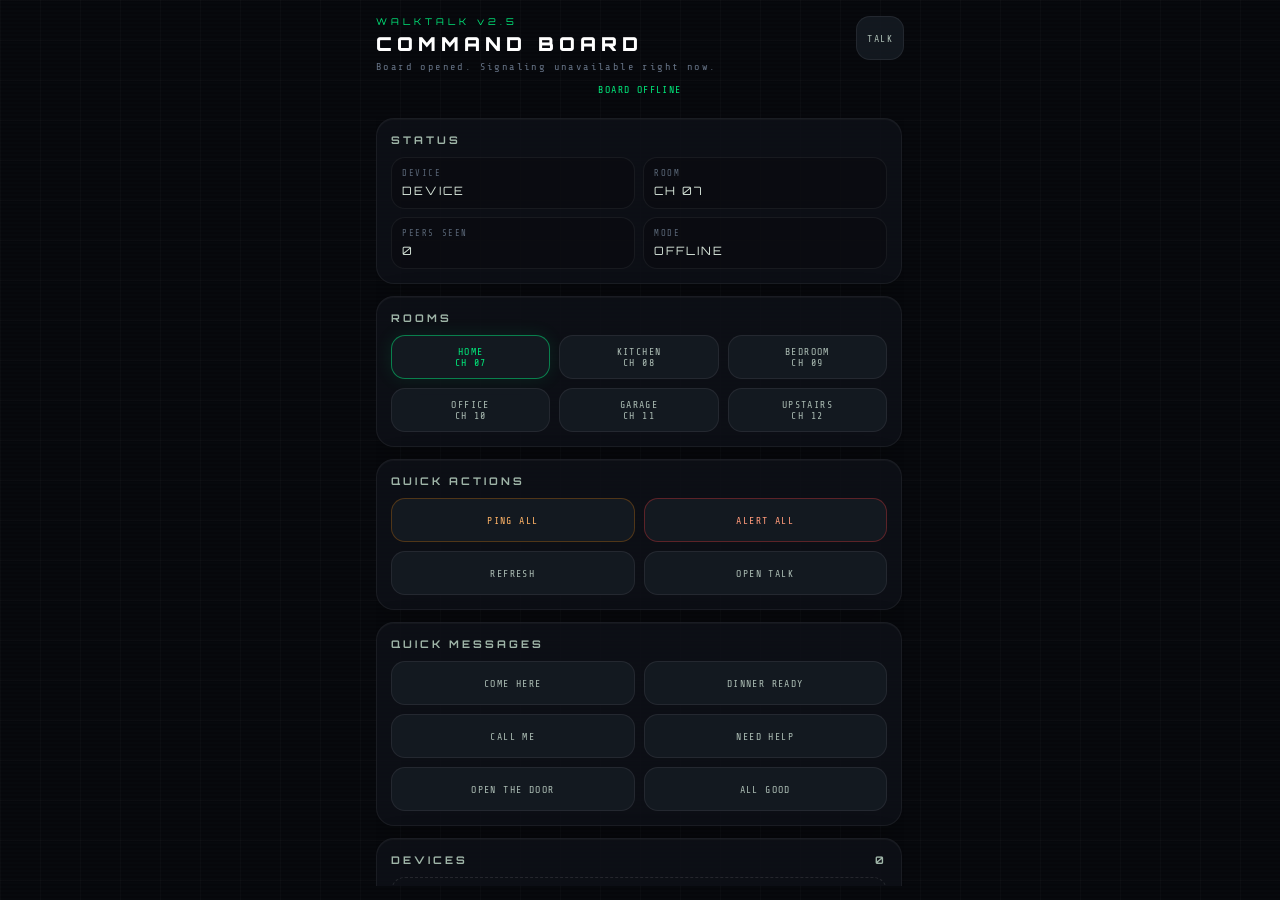
==== control.html @ 659f6d3a "Add files via upload" ====
<!DOCTYPE html>
<html lang="en">
<head>
    <meta charset="UTF-8">
    <meta name="viewport" content="width=device-width, initial-scale=1.0, maximum-scale=1.0, user-scalable=no, viewport-fit=cover">
    <meta name="theme-color" content="#07090d">
    <meta name="description" content="WalkTalk Command Board and activity inbox.">
    <meta name="apple-mobile-web-app-capable" content="yes">
    <meta name="apple-mobile-web-app-status-bar-style" content="black-translucent">
    <meta name="apple-mobile-web-app-title" content="WalkTalk">
    <link rel="manifest" href="manifest.json">
    <link rel="apple-touch-icon" href="icons/icon-192.png">
    <title>WalkTalk Command Board</title>
    <link rel="preconnect" href="https://fonts.googleapis.com">
    <link rel="preconnect" href="https://fonts.gstatic.com" crossorigin>
    <link href="https://fonts.googleapis.com/css2?family=Orbitron:wght@400;700;900&family=Share+Tech+Mono&display=swap" rel="stylesheet">
    <link rel="stylesheet" href="style.css">
</head>
<body class="state-idle control-body">
<div class="bg-grid"></div>
<div class="bg-glow"></div>
<div class="scanlines"></div>

<div class="control-shell">
    <div class="control-header">
        <div>
            <div class="control-kicker">WALKTALK v2.5</div>
            <div class="control-title">COMMAND BOARD</div>
            <div class="control-subtitle" id="board-subtitle">Loading local control center…</div>
        </div>
        <a class="board-btn" href="index.html" id="open-talk-link">TALK</a>
    </div>

    <div class="board-toast" id="board-toast"></div>

    <div class="control-scroll">
        <section class="board-card">
            <div class="board-card-title">STATUS</div>
            <div class="board-status-row">
                <div class="stat-tile"><div class="stat-label">Device</div><div class="stat-value" id="board-device">DEVICE</div></div>
                <div class="stat-tile"><div class="stat-label">Room</div><div class="stat-value" id="board-room">CH --</div></div>
                <div class="stat-tile"><div class="stat-label">Peers Seen</div><div class="stat-value" id="board-peers">0</div></div>
                <div class="stat-tile"><div class="stat-label">Mode</div><div class="stat-value" id="board-mode">BOARD</div></div>
            </div>
        </section>

        <section class="board-card">
            <div class="board-card-title">ROOMS</div>
            <div class="board-grid three" id="room-presets"></div>
        </section>

        <section class="board-card">
            <div class="board-card-title">QUICK ACTIONS</div>
            <div class="board-grid">
                <button class="board-btn warning" id="ping-all-btn">Ping All</button>
                <button class="board-btn danger" id="alert-all-btn">Alert All</button>
                <button class="board-btn" id="refresh-board-btn">Refresh</button>
                <a class="board-btn" href="index.html" id="join-talk-btn">Open Talk</a>
            </div>
        </section>

        <section class="board-card">
            <div class="board-card-title">QUICK MESSAGES</div>
            <div class="board-grid" id="board-status-buttons"></div>
        </section>

        <section class="board-card">
            <div class="board-card-title"><span>DEVICES</span><span id="device-count-label">0</span></div>
            <div id="board-device-list"></div>
        </section>

        <section class="board-card">
            <div class="board-card-title"><span>ACTIVITY INBOX</span><button class="mini-btn" id="clear-inbox-btn" type="button">CLEAR</button></div>
            <div id="activity-list"></div>
        </section>
    </div>
</div>

<script type="module" src="control.js"></script>
</body>
</html>
---- style.css ----
/* ── Root & theme ─────────────────────────────────────────────────────────── */
html { background: #07090d; }

:root {
    --bg:          #07090d;
    --surface:     #0e1117;
    --surface2:    #161b24;
    --border:      rgba(255,255,255,0.06);
    --idle-text:   #3a4455;
    --idle-glow:   rgba(30,50,80,0);
    --con-primary: #00e87a;
    --con-dim:     #00994d;
    --con-glow:    rgba(0,232,122,0.12);
    --con-ring:    rgba(0,232,122,0.25);
    --tx-primary:  #ff8c00;
    --tx-dim:      #cc6600;
    --tx-glow:     rgba(255,140,0,0.18);
    --tx-ring:     rgba(255,140,0,0.3);
    --dis-primary: #e83a3a;
    --active:      var(--idle-text);
    --active-glow: var(--idle-glow);
    --active-ring: transparent;
    --font-display: 'Orbitron', monospace;
    --font-mono:    'Share Tech Mono', monospace;
}
body.state-connected {
    --active:      var(--con-primary);
    --active-glow: var(--con-glow);
    --active-ring: var(--con-ring);
}
body.state-tx {
    --active:      var(--tx-primary);
    --active-glow: var(--tx-glow);
    --active-ring: var(--tx-ring);
}

/* ── Reset ───────────────────────────────────────────────────────────────── */
*, *::before, *::after { box-sizing: border-box; margin: 0; padding: 0; }

body {
    font-family: var(--font-mono);
    background: var(--bg);
    color: #c8d4c8;
    display: flex;
    justify-content: center;
    min-height: 100dvh;
    overflow: hidden;
    position: relative;
}

/* ── Background layers ───────────────────────────────────────────────────── */
.bg-grid {
    position: fixed; inset: 0;
    background-image:
        linear-gradient(rgba(255,255,255,0.025) 1px, transparent 1px),
        linear-gradient(90deg, rgba(255,255,255,0.025) 1px, transparent 1px);
    background-size: 40px 40px;
    pointer-events: none; z-index: 0;
}
.bg-glow {
    position: fixed; inset: 0;
    background: radial-gradient(ellipse 70% 60% at 50% 60%, var(--active-glow), transparent 70%);
    transition: background 0.8s ease;
    pointer-events: none; z-index: 1;
}
.scanlines {
    position: fixed; inset: 0;
    background: repeating-linear-gradient(
        0deg,
        transparent, transparent 2px,
        rgba(0,0,0,0.12) 2px, rgba(0,0,0,0.12) 4px
    );
    pointer-events: none; z-index: 2;
}

/* ── App shell ───────────────────────────────────────────────────────────── */
.app-container {
    position: relative; z-index: 10;
    width: 100%; max-width: 420px;
    display: flex; flex-direction: column;
    padding: 24px 20px 10px;
    min-height: 100dvh;
}

/* ── Header ──────────────────────────────────────────────────────────────── */
header {
    display: flex; justify-content: space-between;
    align-items: center; margin-bottom: 24px;
}
.logo { display: flex; align-items: center; gap: 10px; }
.logo-mark {
    font-size: 1.4rem; color: var(--active);
    transition: color 0.6s ease, text-shadow 0.6s ease;
    text-shadow: 0 0 12px var(--active);
    animation: logo-spin 12s linear infinite;
}
@keyframes logo-spin { to { transform: rotate(360deg); } }
.logo-text {
    font-family: var(--font-display); font-weight: 900;
    font-size: 1.5rem; letter-spacing: 6px; color: #fff;
    text-shadow: 0 0 20px rgba(255,255,255,0.1);
}
.signal-cluster { display: flex; align-items: center; gap: 12px; }
.signal-bars    { display: flex; align-items: flex-end; gap: 3px; height: 20px; }
.sbar { width: 4px; border-radius: 2px; background: var(--surface2); transition: background 0.4s, box-shadow 0.4s; }
.s1{height:5px} .s2{height:8px} .s3{height:11px} .s4{height:15px} .s5{height:20px}
body.state-connected .sbar,
body.state-tx        .sbar { background: var(--active); box-shadow: 0 0 6px var(--active); }
body.state-connected .s5   { animation: bar-flicker 2s ease-in-out infinite; }
body.state-tx        .sbar { animation: bar-flicker 0.3s ease-in-out infinite; }
@keyframes bar-flicker { 0%,100%{opacity:1} 50%{opacity:0.6} }

.status-dot { width:12px; height:12px; border-radius:50%; background:#1e2530; transition:background 0.4s,box-shadow 0.4s; }
body.state-connected .status-dot { background:var(--con-primary); box-shadow:0 0 10px var(--con-primary),0 0 20px rgba(0,232,122,0.3); animation:dot-breathe 2s ease-in-out infinite; }
body.state-tx        .status-dot { background:var(--tx-primary);  box-shadow:0 0 14px var(--tx-primary),0 0 28px rgba(255,140,0,0.4); }
@keyframes dot-breathe {
    0%,100% { box-shadow:0 0 8px  var(--con-primary); }
    50%     { box-shadow:0 0 18px var(--con-primary), 0 0 30px rgba(0,232,122,0.3); }
}

/* ── Tuner panel ─────────────────────────────────────────────────────────── */
.tuner-panel {
    background: var(--surface); border: 1px solid var(--border);
    border-radius: 16px; padding: 18px 16px 16px;
    display: flex; flex-direction: column; gap: 14px;
}
.tuner-header { display: flex; justify-content: space-between; align-items: center; }
.panel-label  { font-family:var(--font-mono); font-size:0.6rem; letter-spacing:3px; color:var(--idle-text); text-transform:uppercase; }

.squelch-row  { display:flex; align-items:center; gap:7px; }
.sq-label     { font-family:var(--font-mono); font-size:0.55rem; letter-spacing:2px; color:var(--idle-text); }
.squelch-led  { width:8px; height:8px; border-radius:50%; background:#1e2530; border:1px solid rgba(255,255,255,0.06); transition:background 0.3s,box-shadow 0.3s; }
.squelch-led.open { background:var(--con-primary); box-shadow:0 0 8px var(--con-primary); animation:sq-blink 1.4s ease-in-out infinite; }
@keyframes sq-blink { 0%,100%{opacity:1} 50%{opacity:0.4} }

.tuner-display  { text-align:center; padding:2px 0 4px; }
.tuner-ch-label { font-family:var(--font-mono); font-size:0.62rem; letter-spacing:5px; color:var(--con-dim); margin-bottom:5px; }
.tuner-freq-row { display:flex; align-items:baseline; justify-content:center; gap:8px; line-height:1; }
.tuner-freq     { font-family:var(--font-display); font-weight:900; font-size:2.6rem; letter-spacing:3px; color:var(--con-primary); text-shadow:0 0 28px rgba(0,232,122,0.5),0 0 60px rgba(0,232,122,0.15); }
.tuner-unit     { font-family:var(--font-mono); font-size:0.85rem; color:var(--con-dim); letter-spacing:3px; }
.tuner-band     { font-family:var(--font-mono); font-size:0.52rem; letter-spacing:3px; color:#222c3a; margin-top:5px; text-transform:uppercase; }

/* ── Frequency tape ──────────────────────────────────────────────────────── */
.tape-wrapper {
    position:relative; height:80px; overflow:hidden;
    cursor:grab; user-select:none; touch-action:none;
    border-radius:8px; background:var(--surface2); border:1px solid var(--border);
}
.tape-wrapper:active { cursor:grabbing; }
.tape-wrapper::before,
.tape-wrapper::after { content:''; position:absolute; top:0; bottom:0; width:72px; z-index:3; pointer-events:none; }
.tape-wrapper::before { left:0;  background:linear-gradient(to right, var(--surface2), transparent); }
.tape-wrapper::after  { right:0; background:linear-gradient(to left,  var(--surface2), transparent); }

.tape-needle { position:absolute; left:50%; transform:translateX(-50%); top:0; bottom:0; width:2px; background:var(--con-primary); box-shadow:0 0 10px var(--con-primary),0 0 22px rgba(0,232,122,0.25); z-index:4; pointer-events:none; }
.tape-needle::after { content:'▼'; position:absolute; top:2px; left:50%; transform:translateX(-50%); font-size:8px; color:var(--con-primary); line-height:1; text-shadow:0 0 6px var(--con-primary); }

.freq-tape { position:absolute; display:flex; align-items:flex-end; height:100%; padding-bottom:10px; will-change:transform; }
.freq-tape.animated { transition:transform 0.13s cubic-bezier(0.25,0.46,0.45,0.94); }

/* Tick marks */
.ch-tick { width:28px; flex-shrink:0; position:relative; display:flex; flex-direction:column; align-items:center; justify-content:flex-end; gap:3px; }

.tick-badge {
    position:absolute; top:4px; left:50%; transform:translateX(-50%);
    font-family:var(--font-mono); font-size:0.38rem; padding:1px 4px;
    border-radius:3px; line-height:1.4; white-space:nowrap;
    background:rgba(0,232,122,0.18); color:var(--con-primary);
    pointer-events:none; transition:opacity 0.3s;
}
.tick-badge.busy { background:rgba(255,140,0,0.22); color:var(--tx-primary); }

.tick-num { font-family:var(--font-mono); font-size:0.46rem; color:transparent; height:8px; line-height:8px; transition:color 0.15s; }
.ch-tick.major  .tick-num { color:rgba(255,255,255,0.18); }
.ch-tick.active .tick-num { color:var(--con-primary); font-size:0.52rem; }

.tick-bar { width:1.5px; height:10px; background:rgba(255,255,255,0.09); border-radius:1px; transition:height 0.12s,background 0.12s,box-shadow 0.12s; }
.ch-tick.major     .tick-bar { height:20px; background:rgba(255,255,255,0.22); }
.ch-tick.near-one  .tick-bar { height:17px; background:rgba(0,232,122,0.3);   }
.ch-tick.near-two  .tick-bar { height:14px; background:rgba(0,232,122,0.18);  }
/* Heat map states */
.ch-tick.heat-low  .tick-bar { height:16px; background:rgba(0,232,122,0.45); }
.ch-tick.heat-busy .tick-bar { height:24px; background:var(--tx-primary); box-shadow:0 0 10px var(--tx-primary); }
/* Active always wins */
.ch-tick.active    .tick-bar { height:36px !important; background:var(--con-primary) !important; box-shadow:0 0 10px var(--con-primary),0 0 24px rgba(0,232,122,0.3) !important; }

/* ── Tuner controls ──────────────────────────────────────────────────────── */
.tuner-controls { display:flex; align-items:center; gap:10px; }
.step-btn {
    background:var(--surface2); border:1px solid var(--border); border-radius:8px;
    color:var(--con-dim); font-family:var(--font-display); font-size:0.58rem;
    letter-spacing:1px; padding:11px 16px; cursor:pointer; flex-shrink:0;
    transition:background 0.15s,border-color 0.15s,color 0.15s,transform 0.1s;
}
.step-btn:hover  { background:rgba(0,232,122,0.07); border-color:rgba(0,232,122,0.4); color:var(--con-primary); }
.step-btn:active { transform:scale(0.93); }
.step-btn:disabled { opacity:0.3; cursor:not-allowed; }

.tune-btn {
    flex:1; background:var(--con-primary); color:#000; border:none; border-radius:10px; padding:13px;
    font-family:var(--font-display); font-weight:700; font-size:0.68rem; letter-spacing:3px; cursor:pointer;
    transition:box-shadow 0.2s,transform 0.1s; box-shadow:0 0 20px rgba(0,232,122,0.3);
}
.tune-btn:hover  { box-shadow:0 0 32px rgba(0,232,122,0.55); }
.tune-btn:active { transform:scale(0.97); }
.tune-btn:disabled { opacity:0.35; cursor:not-allowed; }

/* ── Locked badge ────────────────────────────────────────────────────────── */
.locked-badge {
    display:flex; align-items:center; gap:14px; padding:14px 18px;
    background:var(--surface); border:1px solid rgba(0,232,122,0.22); border-radius:14px;
    box-shadow:inset 0 0 30px rgba(0,232,122,0.04),0 0 24px rgba(0,232,122,0.09);
}
.locked-icon { color:var(--con-primary); flex-shrink:0; filter:drop-shadow(0 0 7px var(--con-primary)); }
.locked-info { flex:1; }
.locked-freq { font-family:var(--font-display); font-weight:900; font-size:1.15rem; letter-spacing:3px; color:var(--con-primary); text-shadow:0 0 14px rgba(0,232,122,0.4); }
.locked-ch   { font-family:var(--font-mono); font-size:0.56rem; letter-spacing:3px; color:var(--con-dim); margin-top:3px; }
.locked-badge.scanning .locked-freq { animation:scan-pulse 1.2s ease-in-out infinite; }
@keyframes scan-pulse { 0%,100%{opacity:1} 50%{opacity:0.45} }

/* ── Disconnect ──────────────────────────────────────────────────────────── */
.disconnect-row { display:flex; justify-content:center; margin-top:4px; }
.btn-disconnect {
    display:flex; align-items:center; gap:8px; background:transparent;
    border:1px solid rgba(232,58,58,0.3); border-radius:10px; color:var(--dis-primary);
    font-family:var(--font-display); font-weight:700; font-size:0.62rem; letter-spacing:3px;
    padding:10px 28px; cursor:pointer;
    transition:background 0.2s,border-color 0.2s,box-shadow 0.2s,transform 0.1s;
}
.btn-disconnect:hover  { background:rgba(232,58,58,0.08); border-color:var(--dis-primary); box-shadow:0 0 18px rgba(232,58,58,0.2); }
.btn-disconnect:active { transform:scale(0.96); }

/* ── Busy channel modal ──────────────────────────────────────────────────── */
.modal-overlay {
    position:fixed; inset:0; background:rgba(0,0,0,0.75);
    backdrop-filter:blur(6px); -webkit-backdrop-filter:blur(6px);
    z-index:200; display:flex; align-items:center; justify-content:center;
    padding:20px; animation:modal-in 0.2s ease;
}
@keyframes modal-in { from{opacity:0} to{opacity:1} }
.modal-box {
    background:var(--surface); border:1px solid rgba(255,140,0,0.35); border-radius:18px;
    padding:28px 22px 22px; width:100%; max-width:320px; text-align:center;
    box-shadow:0 0 40px rgba(255,140,0,0.15); animation:modal-rise 0.2s ease;
}
@keyframes modal-rise { from{transform:translateY(12px)} to{transform:translateY(0)} }
.modal-icon    { font-size:1.6rem; margin-bottom:10px; color:var(--tx-primary); filter:drop-shadow(0 0 10px var(--tx-primary)); }
.modal-title   { font-family:var(--font-display); font-weight:900; font-size:0.8rem; letter-spacing:4px; color:var(--tx-primary); margin-bottom:10px; }
.modal-msg     { font-family:var(--font-mono); font-size:0.7rem; letter-spacing:1px; color:#8899aa; line-height:1.7; margin-bottom:20px; }
.modal-ch-hl   { color:var(--tx-primary); font-family:var(--font-display); font-weight:700; }
.modal-actions { display:flex; gap:10px; }
.modal-cancel  {
    flex:1; background:var(--surface2); border:1px solid var(--border); border-radius:10px;
    color:var(--idle-text); font-family:var(--font-display); font-size:0.6rem; letter-spacing:2px;
    padding:12px; cursor:pointer; transition:border-color 0.15s,color 0.15s;
}
.modal-cancel:hover { border-color:#4a6080; color:#c8d4c8; }
.modal-join    {
    flex:1; background:rgba(255,140,0,0.12); border:1px solid rgba(255,140,0,0.4); border-radius:10px;
    color:var(--tx-primary); font-family:var(--font-display); font-weight:700;
    font-size:0.6rem; letter-spacing:2px; padding:12px; cursor:pointer;
    transition:background 0.15s,box-shadow 0.15s;
}
.modal-join:hover { background:rgba(255,140,0,0.2); box-shadow:0 0 16px rgba(255,140,0,0.2); }

/* ── PTT ─────────────────────────────────────────────────────────────────── */
.ptt-area { flex:1; display:flex; flex-direction:column; justify-content:center; align-items:center; gap:20px; }

.feedback { font-family:var(--font-mono); font-size:0.78rem; letter-spacing:4px; color:var(--idle-text); min-height:1.4em; transition:color 0.3s ease; text-align:center; }
body.state-connected .feedback { color:var(--con-primary); }
body.state-tx        .feedback { color:var(--tx-primary); animation:tx-pulse 0.6s ease-in-out infinite; }
@keyframes tx-pulse { 0%,100%{opacity:1} 50%{opacity:0.5} }

.ptt-stage { position:relative; width:260px; height:260px; display:flex; align-items:center; justify-content:center; }
.ring { position:absolute; border-radius:50%; border:1.5px solid var(--active-ring); opacity:0; pointer-events:none; transition:border-color 0.6s ease; }
.r1{width:175px;height:175px} .r2{width:215px;height:215px} .r3{width:250px;height:250px} .r4{width:285px;height:285px}
body.state-connected .ring { animation:ring-breathe 3s ease-in-out infinite; }
body.state-connected .r2{animation-delay:0.4s} body.state-connected .r3{animation-delay:0.8s} body.state-connected .r4{animation-delay:1.2s}
@keyframes ring-breathe { 0%{opacity:0;transform:scale(0.95)} 50%{opacity:1;transform:scale(1)} 100%{opacity:0;transform:scale(1.05)} }
body.state-tx .ring { animation:ring-blast 1s ease-out infinite; }
body.state-tx .r2{animation-delay:0.2s} body.state-tx .r3{animation-delay:0.4s} body.state-tx .r4{animation-delay:0.6s}
@keyframes ring-blast { 0%{opacity:1;transform:scale(0.9)} 100%{opacity:0;transform:scale(1.3)} }

#ptt-button {
    position:relative; z-index:5; width:160px; height:160px;
    border-radius:50%; border:none; cursor:pointer; -webkit-tap-highlight-color:transparent;
    transition:transform 0.15s ease,box-shadow 0.3s ease;
    background:radial-gradient(circle at 38% 35%,rgba(255,255,255,0.08) 0%,transparent 55%),radial-gradient(circle at 60% 65%,rgba(0,0,0,0.4) 0%,transparent 50%),var(--surface2);
    box-shadow:0 0 0 3px rgba(255,255,255,0.04),0 0 0 10px var(--surface),0 8px 32px rgba(0,0,0,0.8),inset 0 2px 4px rgba(255,255,255,0.05),inset 0 -2px 4px rgba(0,0,0,0.5);
}
#ptt-button:not(:disabled) { box-shadow:0 0 0 3px rgba(255,255,255,0.04),0 0 0 10px var(--surface),0 0 30px var(--active-ring),0 8px 32px rgba(0,0,0,0.8),inset 0 2px 4px rgba(255,255,255,0.05),inset 0 -2px 4px rgba(0,0,0,0.5); }
#ptt-button:not(:disabled):active { transform:scale(0.94) translateY(3px); box-shadow:0 0 0 3px rgba(255,255,255,0.04),0 0 0 10px var(--surface),0 0 60px var(--active-ring),0 2px 12px rgba(0,0,0,0.9),inset 0 2px 6px rgba(0,0,0,0.6),inset 0 -1px 2px rgba(255,255,255,0.03); }
#ptt-button:disabled { opacity:0.25; cursor:not-allowed; }
body.state-tx #ptt-button:not(:disabled) { box-shadow:0 0 0 3px rgba(255,140,0,0.15),0 0 0 10px var(--surface),0 0 50px rgba(255,140,0,0.35),0 8px 32px rgba(0,0,0,0.8),inset 0 2px 4px rgba(255,255,255,0.05),inset 0 -2px 4px rgba(0,0,0,0.5); }

.ptt-face { display:flex; flex-direction:column; align-items:center; justify-content:center; gap:8px; pointer-events:none; }
.ptt-icon { color:var(--idle-text); transition:color 0.4s ease,filter 0.4s ease; }
body.state-connected .ptt-icon { color:var(--con-primary); filter:drop-shadow(0 0 8px  var(--con-primary)); }
body.state-tx        .ptt-icon { color:var(--tx-primary);  filter:drop-shadow(0 0 10px var(--tx-primary)); }
.ptt-label { font-family:var(--font-display); font-weight:700; font-size:0.55rem; letter-spacing:3px; color:var(--idle-text); transition:color 0.4s ease; }
body.state-connected .ptt-label { color:var(--con-dim); }
body.state-tx        .ptt-label { color:var(--tx-dim);  }

.meta-row { display:flex; align-items:center; justify-content:space-between; width:100%; max-width:280px; }
.freq-readout { display:flex; align-items:baseline; gap:6px; }
.freq-label { font-family:var(--font-mono); font-size:0.6rem; letter-spacing:3px; color:var(--idle-text); }
.freq-val   { font-family:var(--font-display); font-size:0.75rem; letter-spacing:2px; color:var(--active); transition:color 0.4s ease; }

.waveform { display:flex; align-items:center; gap:3px; height:20px; }
.waveform span { display:block; width:3px; border-radius:2px; background:var(--surface2); height:4px; transition:background 0.3s; }
body.state-tx .waveform span { background:var(--tx-primary); box-shadow:0 0 4px var(--tx-primary); animation:wave 0.5s ease-in-out infinite alternate; }
.waveform span:nth-child(1){animation-delay:0.00s} .waveform span:nth-child(2){animation-delay:0.06s}
.waveform span:nth-child(3){animation-delay:0.12s} .waveform span:nth-child(4){animation-delay:0.18s}
.waveform span:nth-child(5){animation-delay:0.12s} .waveform span:nth-child(6){animation-delay:0.06s}
.waveform span:nth-child(7){animation-delay:0.09s} .waveform span:nth-child(8){animation-delay:0.03s}
@keyframes wave { 0%{height:3px} 100%{height:18px} }

/* ── Countdown bar (peer disconnected) ───────────────────────────────────── */
.countdown-bar  { width:100%; max-width:280px; height:3px; border-radius:2px; background:var(--surface2); overflow:hidden; }
.countdown-fill { height:100%; border-radius:2px; background:var(--dis-primary); box-shadow:0 0 8px var(--dis-primary); transition:width 1s linear; }

/* ── Debug ───────────────────────────────────────────────────────────────── */
.debug-bar { display:flex; justify-content:center; padding:8px 0 4px; }
#debug-toggle { background:transparent; border:1px solid #2a3040; border-radius:6px; color:#3a4455; font-family:var(--font-mono); font-size:0.65rem; letter-spacing:2px; padding:5px 14px; cursor:pointer; transition:color 0.2s,border-color 0.2s; }
#debug-toggle:hover { color:#888; border-color:#444; }
#debug-panel { background:rgba(0,0,0,0.85); border:1px solid #1a2230; border-radius:10px; margin-bottom:10px; overflow:hidden; }
#debug-log   { font-family:var(--font-mono); font-size:0.65rem; line-height:1.7; padding:10px 12px; max-height:160px; overflow-y:auto; color:#4a6080; }
.log-line    { white-space:nowrap; overflow:hidden; text-overflow:ellipsis; }
.log-ok      { color:#00994d; }
.log-warn    { color:#cc8800; }
.log-error   { color:#cc3333; font-weight:bold; }
.log-info    { color:#4a6080; }

.hidden { display:none !important; }

/* ── WalkTalk v2 additions: installed-app polish + utility panels ────────── */
.v2-topbar {
    display: flex;
    gap: 8px;
    margin: -8px 0 16px;
    align-items: center;
    flex-wrap: wrap;
}
.mini-btn,
.mini-chip,
.status-pill {
    font-family: var(--font-mono);
    border: 1px solid var(--border);
    background: rgba(22,27,36,0.78);
    color: #9fb5a8;
    border-radius: 999px;
    padding: 8px 10px;
    font-size: 0.58rem;
    letter-spacing: 1.6px;
    text-transform: uppercase;
    cursor: pointer;
    -webkit-tap-highlight-color: transparent;
    transition: border-color 0.2s, color 0.2s, background 0.2s, box-shadow 0.2s;
}
.mini-btn:hover,
.mini-chip:hover,
.status-pill:hover {
    color: var(--con-primary);
    border-color: rgba(0,232,122,0.35);
    box-shadow: 0 0 12px rgba(0,232,122,0.08);
}
.mini-btn:disabled {
    opacity: 0.35;
    cursor: not-allowed;
}
.device-chip {
    flex: 1;
    min-width: 120px;
    color: var(--con-primary);
    text-align: left;
    overflow: hidden;
    text-overflow: ellipsis;
    white-space: nowrap;
}
.ptt-mode-row {
    display: flex;
    justify-content: center;
    gap: 10px;
    margin-top: -6px;
    margin-bottom: 12px;
}
.mode-btn { min-width: 116px; }
.emergency-btn {
    color: #ffb366;
    border-color: rgba(255,140,0,0.24);
}
.emergency-btn:hover {
    color: var(--tx-primary);
    border-color: rgba(255,140,0,0.55);
    box-shadow: 0 0 16px rgba(255,140,0,0.12);
}
.quick-status-row {
    display: grid;
    grid-template-columns: repeat(2, minmax(0, 1fr));
    gap: 8px;
    margin: 0 0 16px;
}
.status-pill {
    padding: 9px 8px;
    font-size: 0.55rem;
    border-radius: 10px;
    letter-spacing: 1.1px;
}
#ptt-button.tx-locked .ptt-face {
    box-shadow: inset 0 0 32px rgba(255,140,0,0.26), 0 0 24px rgba(255,140,0,0.18);
}
.offline-banner {
    margin-top: 10px;
    padding: 9px 10px;
    border: 1px solid rgba(255,140,0,0.25);
    border-radius: 10px;
    color: #ffb366;
    background: rgba(255,140,0,0.06);
    font-family: var(--font-mono);
    font-size: 0.58rem;
    letter-spacing: 1.5px;
    text-align: center;
}
.v2-panel-box {
    width: min(390px, calc(100vw - 28px));
    max-height: 82dvh;
    overflow: auto;
    text-align: left;
}
.panel-title-row {
    display: flex;
    align-items: flex-start;
    justify-content: space-between;
    gap: 12px;
    margin-bottom: 16px;
}
.panel-subtitle {
    margin-top: 4px;
    color: #526071;
    font-family: var(--font-mono);
    font-size: 0.62rem;
    letter-spacing: 1.2px;
    text-transform: uppercase;
}
.panel-close {
    width: 34px;
    height: 34px;
    border-radius: 50%;
    border: 1px solid var(--border);
    background: rgba(255,255,255,0.03);
    color: #93a099;
    cursor: pointer;
}
.setting-label {
    display: block;
    color: var(--con-dim);
    font-family: var(--font-mono);
    font-size: 0.62rem;
    letter-spacing: 1.8px;
    margin: 12px 0 6px;
    text-transform: uppercase;
}
.setting-input {
    width: 100%;
    border: 1px solid rgba(255,255,255,0.08);
    background: rgba(7,9,13,0.7);
    color: #dbeadd;
    border-radius: 10px;
    padding: 12px 12px;
    font-family: var(--font-mono);
    font-size: 0.86rem;
    outline: none;
}
.setting-input:focus {
    border-color: rgba(0,232,122,0.45);
    box-shadow: 0 0 0 3px rgba(0,232,122,0.08);
}
.setting-toggle-row {
    margin-top: 12px;
    padding: 11px 12px;
    border: 1px solid rgba(255,255,255,0.06);
    border-radius: 10px;
    display: flex;
    align-items: center;
    justify-content: space-between;
    color: #aab8af;
    font-family: var(--font-mono);
    font-size: 0.72rem;
    letter-spacing: 1px;
    text-transform: uppercase;
    background: rgba(255,255,255,0.025);
}
.setting-toggle-row input {
    width: 20px;
    height: 20px;
    accent-color: var(--con-primary);
}
.single-action { justify-content: stretch; }
.single-action button { width: 100%; }
.device-list {
    display: flex;
    flex-direction: column;
    gap: 9px;
}
.device-row {
    display: flex;
    align-items: center;
    justify-content: space-between;
    gap: 10px;
    border: 1px solid rgba(255,255,255,0.06);
    background: rgba(255,255,255,0.025);
    border-radius: 12px;
    padding: 12px;
}
.device-main { min-width: 0; }
.device-name {
    font-family: var(--font-display);
    font-size: 0.78rem;
    letter-spacing: 1.5px;
    color: #e6f3e8;
    white-space: nowrap;
    overflow: hidden;
    text-overflow: ellipsis;
}
.device-meta {
    margin-top: 4px;
    font-family: var(--font-mono);
    color: #657282;
    font-size: 0.58rem;
    letter-spacing: 1.2px;
    text-transform: uppercase;
}
.ping-peer-btn {
    min-width: 64px;
    text-align: center;
}
.chat-box { max-height: 86dvh; }
.chat-log {
    height: min(430px, 54dvh);
    overflow: auto;
    border: 1px solid rgba(255,255,255,0.06);
    border-radius: 12px;
    background: rgba(7,9,13,0.55);
    padding: 10px;
    display: flex;
    flex-direction: column;
    gap: 9px;
}
.empty-state {
    color: #596677;
    font-family: var(--font-mono);
    font-size: 0.72rem;
    line-height: 1.5;
    text-align: center;
    padding: 28px 14px;
}
.chat-message {
    border: 1px solid rgba(255,255,255,0.06);
    border-radius: 10px;
    padding: 9px;
    background: rgba(255,255,255,0.025);
}
.chat-message.local {
    border-color: rgba(0,232,122,0.18);
    background: rgba(0,232,122,0.04);
}
.chat-head {
    display: flex;
    justify-content: space-between;
    gap: 10px;
    color: var(--con-dim);
    font-family: var(--font-mono);
    font-size: 0.55rem;
    letter-spacing: 1px;
    text-transform: uppercase;
    margin-bottom: 5px;
}
.chat-text {
    color: #d6e2d8;
    font-family: var(--font-mono);
    font-size: 0.78rem;
    line-height: 1.35;
    word-break: break-word;
}
.chat-input-row {
    display: flex;
    gap: 8px;
    margin-top: 10px;
}
.chat-input { flex: 1; }
.send-btn { border-radius: 10px; min-width: 70px; }
.qr-box { text-align: center; }
.qr-img {
    width: 220px;
    height: 220px;
    border-radius: 16px;
    background: #fff;
    padding: 8px;
    margin: 4px auto 12px;
    display: block;
}
.qr-link {
    border: 1px dashed rgba(255,255,255,0.12);
    border-radius: 10px;
    padding: 10px;
    color: #87968e;
    font-family: var(--font-mono);
    font-size: 0.62rem;
    line-height: 1.35;
    word-break: break-all;
    margin-bottom: 12px;
}
.attention-box {
    border-color: rgba(255,140,0,0.38);
    animation: attention-pulse 0.8s ease-in-out infinite alternate;
}
@keyframes attention-pulse {
    from { box-shadow: 0 0 22px rgba(255,140,0,0.12); }
    to   { box-shadow: 0 0 42px rgba(255,140,0,0.26); }
}
@media (max-width: 380px) {
    .v2-topbar { gap: 6px; }
    .mini-btn, .mini-chip { padding: 7px 8px; letter-spacing: 1px; }
    .quick-status-row { grid-template-columns: 1fr; }
}

/* ── WalkTalk v2.1 mobile polish patch ───────────────────────────────────── */
body {
    overflow-x: hidden;
    overflow-y: auto;
    -webkit-overflow-scrolling: touch;
}
.app-container {
    padding-bottom: calc(28px + env(safe-area-inset-bottom));
}
.v2-topbar {
    position: sticky;
    top: calc(8px + env(safe-area-inset-top));
    z-index: 30;
    padding: 6px;
    margin-left: -6px;
    margin-right: -6px;
    border: 1px solid rgba(255,255,255,0.04);
    border-radius: 16px;
    background: rgba(7,9,13,0.74);
    backdrop-filter: blur(14px);
    -webkit-backdrop-filter: blur(14px);
}
.ptt-mode-row,
.quick-status-row,
.meta-row,
.offline-banner {
    margin-bottom: max(14px, env(safe-area-inset-bottom));
}
.quick-status-row {
    padding-bottom: 4px;
}
.debug-setting-row {
    gap: 12px;
}
.debug-settings-btn {
    min-width: 92px;
    padding: 7px 10px;
    color: #8b96a7;
}
.settings-debug-panel {
    margin-top: 10px;
    margin-bottom: 6px;
}
.settings-debug-panel #debug-log,
#debug-panel.settings-debug-panel #debug-log {
    max-height: 190px;
}
.chat-message.incoming {
    border-color: rgba(255,140,0,0.18);
    background: rgba(255,140,0,0.035);
}
.chat-message.ping-note {
    border-color: rgba(255,255,255,0.08);
    background: rgba(255,255,255,0.035);
}
.chat-head span:first-child {
    max-width: 54%;
    overflow: hidden;
    text-overflow: ellipsis;
    white-space: nowrap;
}
.chat-btn-has-unread {
    color: #ffb366;
    border-color: rgba(255,140,0,0.45);
    box-shadow: 0 0 16px rgba(255,140,0,0.10);
}
@media (max-width: 430px) {
    .app-container {
        padding-left: 16px;
        padding-right: 16px;
        padding-bottom: calc(42px + env(safe-area-inset-bottom));
    }
    header {
        margin-bottom: 16px;
    }
    .v2-topbar {
        display: grid;
        grid-template-columns: 1fr 1fr 1fr;
        gap: 7px;
    }
    .device-chip {
        grid-column: 1 / -1;
        min-width: 0;
        text-align: center;
    }
    .mini-btn,
    .mini-chip,
    .status-pill {
        min-height: 38px;
    }
    .quick-status-row {
        grid-template-columns: repeat(2, minmax(0, 1fr));
        padding-bottom: calc(14px + env(safe-area-inset-bottom));
    }
    .ptt-mode-row {
        position: relative;
        z-index: 5;
        margin-bottom: 14px;
    }
    .chat-box {
        max-height: calc(100dvh - 44px - env(safe-area-inset-top) - env(safe-area-inset-bottom));
    }
    .chat-log {
        height: min(360px, 48dvh);
    }
}


/* ── WalkTalk v2.5: no-body-scroll iPhone patch + Command Board ─────────── */
html,
body {
    width: 100%;
    height: 100%;
    max-height: 100%;
    overflow: hidden;
    overscroll-behavior: none;
}
body {
    min-height: 100svh;
    touch-action: manipulation;
}
.app-container {
    height: 100svh;
    min-height: 0;
    max-height: 100svh;
    overflow: hidden;
    padding-top: calc(14px + env(safe-area-inset-top));
    padding-bottom: calc(12px + env(safe-area-inset-bottom));
}
.v2-topbar {
    position: relative;
    top: auto;
    flex-shrink: 0;
}
.nav-mini {
    text-decoration: none;
    display: inline-flex;
    align-items: center;
    justify-content: center;
}
.ptt-area {
    min-height: 0;
    overflow: hidden;
    gap: clamp(8px, 1.55svh, 18px);
}
.ptt-stage {
    width: clamp(190px, 36svh, 260px);
    height: clamp(190px, 36svh, 260px);
    flex-shrink: 1;
}
#ptt-button {
    width: clamp(126px, 22svh, 160px);
    height: clamp(126px, 22svh, 160px);
}
.r1 { width: 67%; height: 67%; }
.r2 { width: 82%; height: 82%; }
.r3 { width: 96%; height: 96%; }
.r4 { width: 109%; height: 109%; }
.quick-status-row,
.ptt-mode-row,
.meta-row,
.offline-banner {
    margin-bottom: 0;
}
.quick-status-row {
    flex-shrink: 0;
    width: 100%;
    max-width: 300px;
    padding-bottom: 0;
}
.status-pill {
    min-height: 42px;
}
.meta-row {
    flex-shrink: 0;
}
.v2-panel-box {
    max-height: calc(100svh - 34px - env(safe-area-inset-top) - env(safe-area-inset-bottom));
    overflow-y: auto;
    -webkit-overflow-scrolling: touch;
}
.chat-log,
.device-list,
.settings-debug-panel #debug-log {
    overflow-y: auto;
    -webkit-overflow-scrolling: touch;
}
.control-body {
    display: block;
    overflow: hidden;
    background: var(--bg);
}
.control-shell {
    position: relative;
    z-index: 10;
    width: 100%;
    max-width: 560px;
    height: 100svh;
    margin: 0 auto;
    padding: calc(16px + env(safe-area-inset-top)) 16px calc(14px + env(safe-area-inset-bottom));
    overflow: hidden;
    display: flex;
    flex-direction: column;
    gap: 12px;
}
.control-header {
    display: flex;
    justify-content: space-between;
    align-items: flex-start;
    gap: 12px;
    flex-shrink: 0;
}
.control-kicker {
    font-family: var(--font-display);
    color: var(--con-primary);
    letter-spacing: 4px;
    font-size: 0.58rem;
    margin-bottom: 5px;
}
.control-title {
    font-family: var(--font-display);
    font-weight: 900;
    letter-spacing: 5px;
    color: #fff;
    font-size: 1.2rem;
}
.control-subtitle {
    color: #667386;
    letter-spacing: 1.4px;
    font-size: 0.64rem;
    margin-top: 5px;
}
.control-scroll {
    min-height: 0;
    overflow-y: auto;
    -webkit-overflow-scrolling: touch;
    padding-right: 2px;
    display: flex;
    flex-direction: column;
    gap: 12px;
}
.board-card {
    background: rgba(14,17,23,0.88);
    border: 1px solid var(--border);
    border-radius: 18px;
    padding: 14px;
    box-shadow: inset 0 1px 0 rgba(255,255,255,0.03), 0 18px 45px rgba(0,0,0,0.16);
}
.board-card-title {
    font-family: var(--font-display);
    font-weight: 700;
    letter-spacing: 3px;
    color: #9fb5a8;
    font-size: 0.66rem;
    margin-bottom: 10px;
    display: flex;
    justify-content: space-between;
    align-items: center;
}
.board-grid {
    display: grid;
    grid-template-columns: repeat(2, minmax(0, 1fr));
    gap: 9px;
}
.board-grid.three {
    grid-template-columns: repeat(3, minmax(0, 1fr));
}
.board-btn {
    font-family: var(--font-mono);
    border: 1px solid rgba(255,255,255,0.07);
    background: rgba(22,27,36,0.86);
    color: #aabbb2;
    border-radius: 14px;
    min-height: 44px;
    padding: 10px;
    font-size: 0.62rem;
    letter-spacing: 1.4px;
    text-transform: uppercase;
    text-decoration: none;
    display: flex;
    align-items: center;
    justify-content: center;
    text-align: center;
    cursor: pointer;
}
.board-btn:hover,
.board-btn:active {
    border-color: rgba(0,232,122,0.32);
    color: var(--con-primary);
}
.board-btn.warning {
    color: #ffb366;
    border-color: rgba(255,140,0,0.26);
}
.board-btn.danger {
    color: #ff9a7a;
    border-color: rgba(232,58,58,0.34);
}
.board-btn.selected {
    color: var(--con-primary);
    border-color: rgba(0,232,122,0.5);
    box-shadow: 0 0 18px rgba(0,232,122,0.10);
}
.board-status-row {
    display: grid;
    grid-template-columns: repeat(2, minmax(0, 1fr));
    gap: 8px;
}
.stat-tile {
    border: 1px solid rgba(255,255,255,0.06);
    background: rgba(0,0,0,0.16);
    border-radius: 14px;
    padding: 10px;
}
.stat-label {
    color: #596677;
    font-size: 0.55rem;
    letter-spacing: 1.6px;
    text-transform: uppercase;
    margin-bottom: 5px;
}
.stat-value {
    color: #d7e5da;
    font-family: var(--font-display);
    letter-spacing: 2px;
    font-size: 0.72rem;
    overflow: hidden;
    text-overflow: ellipsis;
    white-space: nowrap;
}
.device-row.control-device,
.activity-row {
    border: 1px solid rgba(255,255,255,0.06);
    background: rgba(0,0,0,0.14);
    border-radius: 14px;
    padding: 10px;
    margin-bottom: 8px;
}
.control-device {
    display: flex;
    align-items: center;
    justify-content: space-between;
    gap: 10px;
}
.device-actions {
    display: flex;
    gap: 6px;
}
.activity-head {
    display: flex;
    justify-content: space-between;
    gap: 8px;
    color: #798899;
    font-size: 0.56rem;
    letter-spacing: 1.2px;
    text-transform: uppercase;
    margin-bottom: 5px;
}
.activity-text {
    color: #c7d5ca;
    font-size: 0.68rem;
    line-height: 1.35;
    letter-spacing: 0.8px;
}
.empty-state.board-empty {
    border: 1px dashed rgba(255,255,255,0.10);
    border-radius: 14px;
    padding: 14px;
    text-align: center;
}
.board-toast {
    min-height: 22px;
    color: var(--con-primary);
    font-size: 0.62rem;
    letter-spacing: 1.4px;
    text-transform: uppercase;
    text-align: center;
}
@media (max-width: 430px) {
    .app-container {
        padding-left: 14px;
        padding-right: 14px;
        padding-bottom: calc(10px + env(safe-area-inset-bottom));
    }
    header {
        margin-bottom: 10px;
        flex-shrink: 0;
    }
    .logo-text { font-size: 1.05rem; letter-spacing: 4px; }
    .v2-topbar {
        grid-template-columns: repeat(3, minmax(0, 1fr));
        gap: 7px;
        margin-bottom: 10px;
    }
    .device-chip {
        grid-column: 1 / -1;
    }
    .feedback { font-size: 0.68rem; letter-spacing: 3px; }
    .ptt-mode-row { margin-top: -2px; }
    .quick-status-row { gap: 8px; }
    .status-pill { min-height: 40px; font-size: 0.52rem; }
    .control-title { font-size: 1rem; letter-spacing: 4px; }
    .board-grid.three { grid-template-columns: repeat(2, minmax(0, 1fr)); }
}
@media (max-height: 760px) {
    .app-container { padding-top: calc(10px + env(safe-area-inset-top)); }
    header { margin-bottom: 8px; }
    .v2-topbar { margin-bottom: 8px; }
    .ptt-area { gap: 7px; }
    .quick-status-row { max-width: 280px; }
    .status-pill { min-height: 38px; }
    .meta-row { max-width: 250px; }
}
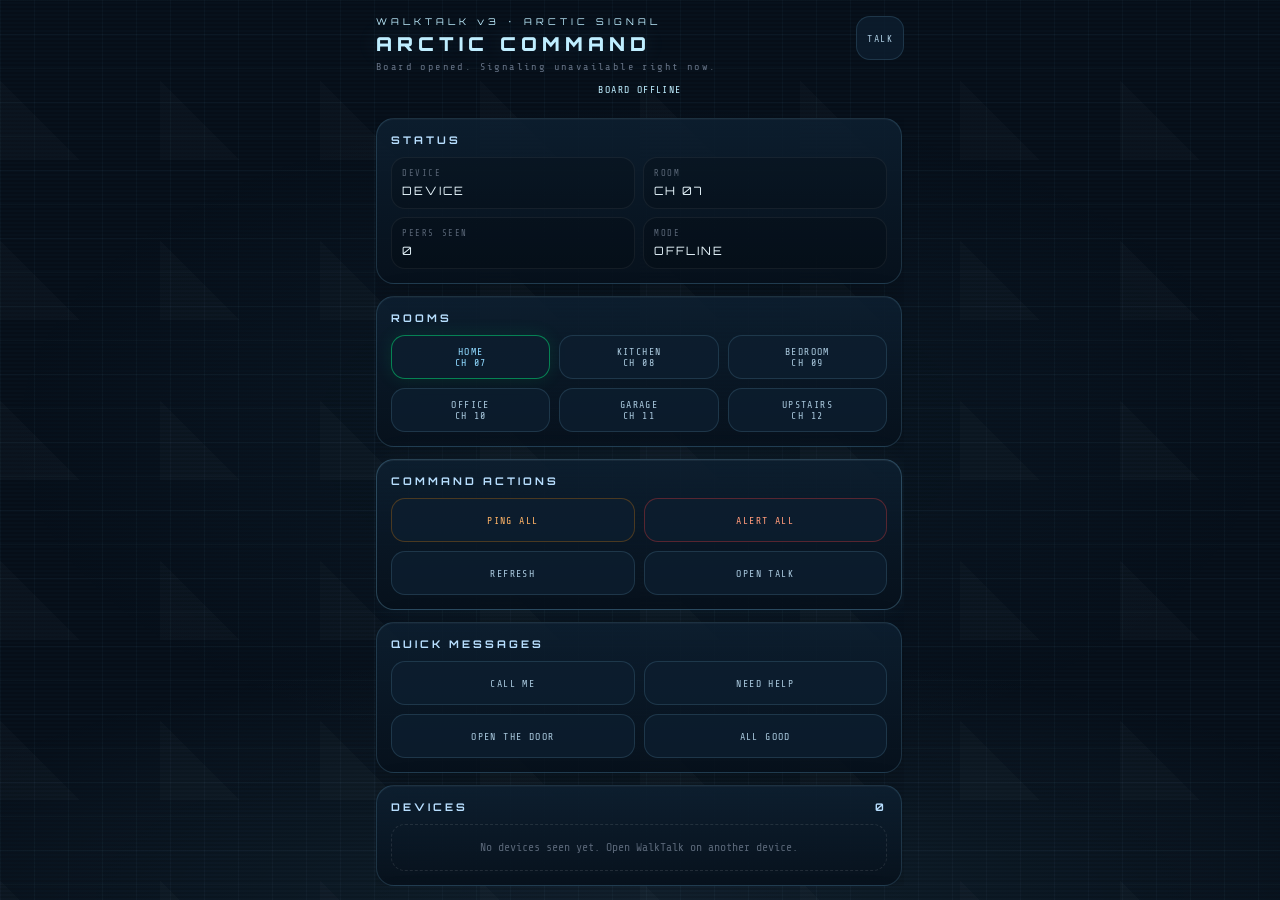
==== commit e9a90900: "Add files via upload" ====
--- a/control.html
+++ b/control.html
@@ -3,14 +3,14 @@
 <head>
     <meta charset="UTF-8">
     <meta name="viewport" content="width=device-width, initial-scale=1.0, maximum-scale=1.0, user-scalable=no, viewport-fit=cover">
-    <meta name="theme-color" content="#07090d">
+    <meta name="theme-color" content="#07111c">
     <meta name="description" content="WalkTalk Command Board and activity inbox.">
     <meta name="apple-mobile-web-app-capable" content="yes">
     <meta name="apple-mobile-web-app-status-bar-style" content="black-translucent">
     <meta name="apple-mobile-web-app-title" content="WalkTalk">
     <link rel="manifest" href="manifest.json">
     <link rel="apple-touch-icon" href="icons/icon-192.png">
-    <title>WalkTalk Command Board</title>
+    <title>WalkTalk v3 Arctic Command Board</title>
     <link rel="preconnect" href="https://fonts.googleapis.com">
     <link rel="preconnect" href="https://fonts.gstatic.com" crossorigin>
     <link href="https://fonts.googleapis.com/css2?family=Orbitron:wght@400;700;900&family=Share+Tech+Mono&display=swap" rel="stylesheet">
@@ -24,8 +24,8 @@
 <div class="control-shell">
     <div class="control-header">
         <div>
-            <div class="control-kicker">WALKTALK v2.5</div>
-            <div class="control-title">COMMAND BOARD</div>
+            <div class="control-kicker">WALKTALK v3 · ARCTIC SIGNAL</div>
+            <div class="control-title">ARCTIC COMMAND</div>
             <div class="control-subtitle" id="board-subtitle">Loading local control center…</div>
         </div>
         <a class="board-btn" href="index.html" id="open-talk-link">TALK</a>
@@ -49,8 +49,8 @@
             <div class="board-grid three" id="room-presets"></div>
         </section>
 
-        <section class="board-card">
-            <div class="board-card-title">QUICK ACTIONS</div>
+        <section class="board-card command-hero-card">
+            <div class="board-card-title">COMMAND ACTIONS</div>
             <div class="board-grid">
                 <button class="board-btn warning" id="ping-all-btn">Ping All</button>
                 <button class="board-btn danger" id="alert-all-btn">Alert All</button>
@@ -70,7 +70,7 @@
         </section>
 
         <section class="board-card">
-            <div class="board-card-title"><span>ACTIVITY INBOX</span><button class="mini-btn" id="clear-inbox-btn" type="button">CLEAR</button></div>
+            <div class="board-card-title"><span>ACTIVITY INBOX</span><span class="card-actions"><button class="mini-btn" id="export-inbox-btn" type="button">EXPORT</button><button class="mini-btn danger-mini" id="clear-inbox-btn" type="button">CLEAR</button></span></div>
             <div id="activity-list"></div>
         </section>
     </div>
--- a/style.css
+++ b/style.css
@@ -1037,3 +1037,189 @@
     .status-pill { min-height: 38px; }
     .meta-row { max-width: 250px; }
 }
+
+/* ── WalkTalk v3: Arctic Signal Command Update ─────────────────────────── */
+:root {
+    --bg:          #07111c;
+    --surface:     rgba(10, 24, 38, 0.92);
+    --surface2:    rgba(15, 35, 54, 0.88);
+    --border:      rgba(147, 211, 255, 0.13);
+    --idle-text:   #5f7890;
+    --idle-glow:   rgba(90, 166, 214, 0.05);
+    --con-primary: #8fd9ff;
+    --con-dim:     #5fa8c9;
+    --con-glow:    rgba(83, 174, 232, 0.13);
+    --con-ring:    rgba(143, 217, 255, 0.22);
+    --tx-primary:  #ffb86b;
+    --tx-dim:      #d5914d;
+    --tx-glow:     rgba(255, 184, 107, 0.17);
+    --tx-ring:     rgba(255, 184, 107, 0.28);
+    --dis-primary: #ff6d6d;
+}
+html { background: #07111c; }
+body {
+    color: #d9ecf8;
+    background:
+        radial-gradient(circle at 18% 8%, rgba(89, 167, 221, 0.16), transparent 28%),
+        radial-gradient(circle at 82% 14%, rgba(143, 217, 255, 0.10), transparent 30%),
+        linear-gradient(160deg, #08131f 0%, #0a1624 44%, #04080f 100%);
+}
+.bg-grid {
+    background-image:
+        linear-gradient(rgba(143,217,255,0.035) 1px, transparent 1px),
+        linear-gradient(90deg, rgba(143,217,255,0.035) 1px, transparent 1px),
+        linear-gradient(45deg, rgba(255,255,255,0.018) 25%, transparent 25%);
+    background-size: 34px 34px, 34px 34px, 160px 160px;
+}
+.bg-glow {
+    background:
+        radial-gradient(ellipse 70% 52% at 50% 48%, var(--active-glow), transparent 72%),
+        radial-gradient(ellipse 90% 40% at 50% 100%, rgba(143,217,255,0.08), transparent 70%);
+}
+.logo-mark { color: var(--con-primary); text-shadow: 0 0 12px rgba(143,217,255,0.65); }
+.logo-text { color: #eaf7ff; text-shadow: 0 0 24px rgba(143,217,255,0.18); }
+.status-dot { background: #162d42; }
+body.state-connected .status-dot { background: var(--con-primary); box-shadow:0 0 12px rgba(143,217,255,0.8),0 0 30px rgba(95,168,201,0.34); }
+body.state-tx .status-dot { background: var(--tx-primary); box-shadow:0 0 14px rgba(255,184,107,0.95),0 0 30px rgba(255,184,107,0.35); }
+.tuner-panel {
+    position: relative;
+    overflow: hidden;
+    border: 1px solid rgba(143,217,255,0.22);
+    background:
+        linear-gradient(180deg, rgba(18,42,61,0.92), rgba(8,19,31,0.92)),
+        repeating-linear-gradient(90deg, rgba(143,217,255,0.035) 0 1px, transparent 1px 18px);
+    box-shadow: inset 0 1px 0 rgba(255,255,255,0.08), 0 18px 46px rgba(0,0,0,0.30), 0 0 0 1px rgba(143,217,255,0.04);
+}
+.tuner-panel::before {
+    content: 'FIELD RADIO / SECURE LOCAL COMMS';
+    position: absolute;
+    right: 14px;
+    bottom: 8px;
+    color: rgba(143,217,255,0.10);
+    font-family: var(--font-display);
+    font-size: 0.45rem;
+    letter-spacing: 2.2px;
+    pointer-events: none;
+}
+.panel-label { color: #7fbdda; }
+.sq-label { color: #6e879b; }
+.squelch-led.open { background: var(--con-primary); box-shadow: 0 0 10px rgba(143,217,255,0.78); }
+.tuner-ch-label { color: #7fc5e8; }
+.tuner-freq { color: #d9f3ff; text-shadow: 0 0 20px rgba(143,217,255,0.45), 0 0 52px rgba(95,168,201,0.20); }
+.tuner-unit { color: #7fbdda; }
+.tuner-band { color: rgba(190,226,246,0.34); }
+.tape-wrapper {
+    background: linear-gradient(180deg, rgba(6,15,25,0.98), rgba(13,30,46,0.95));
+    border-color: rgba(143,217,255,0.16);
+    box-shadow: inset 0 0 24px rgba(0,0,0,0.34);
+}
+.tape-wrapper::before { background:linear-gradient(to right, rgba(6,15,25,0.98), transparent); }
+.tape-wrapper::after { background:linear-gradient(to left, rgba(6,15,25,0.98), transparent); }
+.tape-needle { background: #c7efff; box-shadow:0 0 10px rgba(143,217,255,0.95),0 0 26px rgba(143,217,255,0.36); }
+.tape-needle::after { color:#c7efff; text-shadow:0 0 8px rgba(143,217,255,0.95); }
+.tick-badge { background:rgba(143,217,255,0.14); color:#bfeeff; }
+.tick-badge.busy { background:rgba(255,184,107,0.20); color:var(--tx-primary); }
+.ch-tick.near-one .tick-bar { background:rgba(143,217,255,0.32); }
+.ch-tick.near-two .tick-bar { background:rgba(143,217,255,0.18); }
+.ch-tick.heat-low .tick-bar { background:rgba(143,217,255,0.45); }
+.ch-tick.active .tick-num { color:#e1f6ff; }
+.ch-tick.active .tick-bar { background:#c7efff !important; box-shadow:0 0 10px rgba(143,217,255,0.85),0 0 24px rgba(143,217,255,0.32) !important; }
+.step-btn, .tune-btn, .mini-btn, .mini-chip, .status-pill, .board-btn {
+    background: rgba(13, 31, 48, 0.80);
+    border-color: rgba(143,217,255,0.14);
+    color: #a9c8dd;
+}
+.step-btn:hover, .mini-btn:hover, .mini-chip:hover, .status-pill:hover, .board-btn:hover, .board-btn:active {
+    color: #d9f3ff;
+    border-color: rgba(143,217,255,0.45);
+    box-shadow: 0 0 18px rgba(143,217,255,0.10);
+}
+.tune-btn { color: #d9f3ff; border-color: rgba(143,217,255,0.32); }
+body.state-connected .tune-btn { background: rgba(143,217,255,0.12); color:#ecfbff; }
+.feedback { color: #a7c7dd; text-shadow: 0 0 14px rgba(143,217,255,0.16); }
+.home-event-strip {
+    flex-shrink: 0;
+    display: grid;
+    grid-template-columns: auto 1fr;
+    align-items: center;
+    gap: 10px;
+    margin: 10px 0 8px;
+    padding: 9px 11px;
+    min-height: 42px;
+    border: 1px solid rgba(143,217,255,0.18);
+    border-radius: 14px;
+    background: linear-gradient(90deg, rgba(15,35,54,0.82), rgba(8,20,32,0.88));
+    box-shadow: inset 0 1px 0 rgba(255,255,255,0.05), 0 12px 28px rgba(0,0,0,0.14);
+}
+.event-kicker {
+    font-family: var(--font-display);
+    color: #7fc5e8;
+    font-size: 0.54rem;
+    letter-spacing: 2px;
+    border-right: 1px solid rgba(143,217,255,0.18);
+    padding-right: 10px;
+}
+.event-message {
+    color: #e7f7ff;
+    font-family: var(--font-mono);
+    font-size: 0.66rem;
+    letter-spacing: 1.4px;
+    white-space: nowrap;
+    overflow: hidden;
+    text-overflow: ellipsis;
+}
+.home-event-strip.event-ping { border-color: rgba(143,217,255,0.36); }
+.home-event-strip.event-alert { border-color: rgba(255,109,109,0.55); box-shadow: 0 0 20px rgba(255,109,109,0.10); }
+.home-event-strip.event-alert .event-kicker { color: #ff9a9a; }
+.home-event-strip.event-message-type .event-kicker { color: #b8dfff; }
+.tactical-actions {
+    grid-template-columns: repeat(4, minmax(0, 1fr));
+    max-width: 360px;
+}
+.tactical-actions .status-pill {
+    border-radius: 14px;
+    min-height: 48px;
+    font-family: var(--font-display);
+    font-size: 0.54rem;
+    letter-spacing: 1.6px;
+}
+.action-alert, .danger-mini { color: #ff9a9a !important; border-color: rgba(255,109,109,0.34) !important; }
+.action-ping { color: #d9f3ff !important; }
+.icon-btn { min-width: 40px; padding-left: 10px; padding-right: 10px; text-align: center; }
+.settings-icon-btn { font-size: 0.9rem; }
+.debug-settings-btn { min-width: 44px; }
+.chat-tools-row, .card-actions {
+    display: flex;
+    gap: 8px;
+    justify-content: flex-end;
+    align-items: center;
+    margin: -4px 0 10px;
+}
+.chat-tools-row .mini-btn { min-width: 74px; border-radius: 10px; }
+.chat-message.local { border-color: rgba(143,217,255,0.22); background: rgba(143,217,255,0.055); }
+.chat-message.incoming { border-color: rgba(255,184,107,0.22); background: rgba(255,184,107,0.04); }
+.chat-head { color: #7fc5e8; }
+.chat-text { color: #e5f3fb; }
+.control-kicker, .control-title, .board-toast { color: #bfeeff; }
+.control-title { text-shadow: 0 0 22px rgba(143,217,255,0.18); }
+.board-card {
+    background: linear-gradient(180deg, rgba(13,31,48,0.90), rgba(7,17,28,0.92));
+    border-color: rgba(143,217,255,0.16);
+}
+.command-hero-card { border-color: rgba(143,217,255,0.24); box-shadow: inset 0 1px 0 rgba(255,255,255,0.05), 0 0 34px rgba(143,217,255,0.055); }
+.board-card-title { color: #b8dfff; }
+.stat-value, .device-name { color: #e9f8ff; }
+.activity-text { color: #d7edf9; }
+@media (max-width: 430px) {
+    .home-event-strip { margin-top: 8px; min-height: 40px; padding: 8px 10px; }
+    .event-message { font-size: 0.61rem; }
+    .tactical-actions { gap: 7px; grid-template-columns: repeat(4, minmax(0, 1fr)); }
+    .tactical-actions .status-pill { min-height: 42px; font-size: 0.48rem; padding: 8px 4px; }
+    .tuner-freq { font-size: 2.35rem; }
+    .tuner-panel { padding: 15px 14px 13px; gap: 11px; }
+}
+@media (max-width: 370px) {
+    .tactical-actions .status-pill { font-size: 0.44rem; letter-spacing: 1px; }
+    .event-kicker { display:none; }
+    .home-event-strip { grid-template-columns: 1fr; }
+}
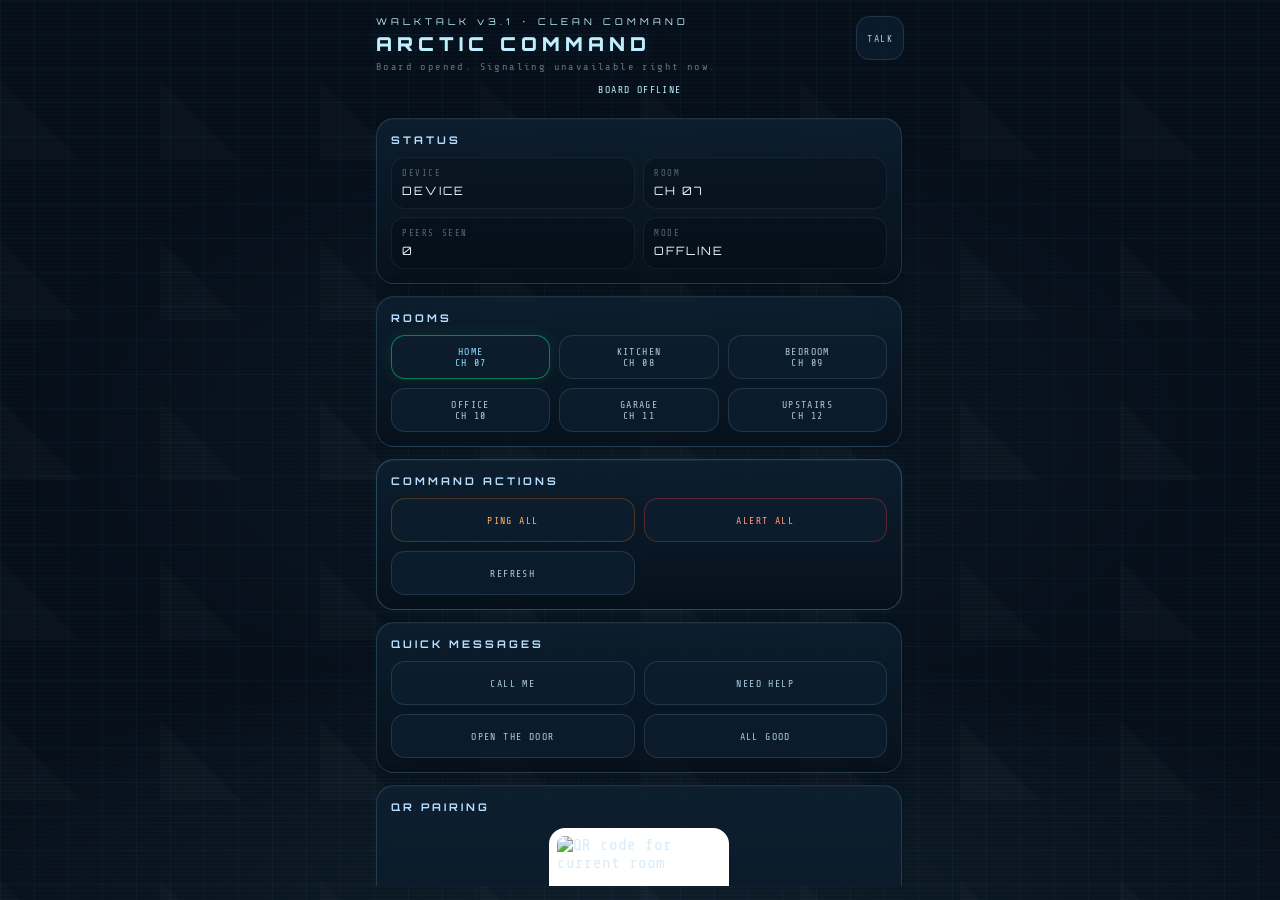
==== commit 45693ea5: "Add files via upload" ====
--- a/control.html
+++ b/control.html
@@ -10,7 +10,7 @@
     <meta name="apple-mobile-web-app-title" content="WalkTalk">
     <link rel="manifest" href="manifest.json">
     <link rel="apple-touch-icon" href="icons/icon-192.png">
-    <title>WalkTalk v3 Arctic Command Board</title>
+    <title>WalkTalk v3.1 Clean Command Board</title>
     <link rel="preconnect" href="https://fonts.googleapis.com">
     <link rel="preconnect" href="https://fonts.gstatic.com" crossorigin>
     <link href="https://fonts.googleapis.com/css2?family=Orbitron:wght@400;700;900&family=Share+Tech+Mono&display=swap" rel="stylesheet">
@@ -24,7 +24,7 @@
 <div class="control-shell">
     <div class="control-header">
         <div>
-            <div class="control-kicker">WALKTALK v3 · ARCTIC SIGNAL</div>
+            <div class="control-kicker">WALKTALK v3.1 · CLEAN COMMAND</div>
             <div class="control-title">ARCTIC COMMAND</div>
             <div class="control-subtitle" id="board-subtitle">Loading local control center…</div>
         </div>
@@ -55,13 +55,21 @@
                 <button class="board-btn warning" id="ping-all-btn">Ping All</button>
                 <button class="board-btn danger" id="alert-all-btn">Alert All</button>
                 <button class="board-btn" id="refresh-board-btn">Refresh</button>
-                <a class="board-btn" href="index.html" id="join-talk-btn">Open Talk</a>
             </div>
         </section>
 
         <section class="board-card">
             <div class="board-card-title">QUICK MESSAGES</div>
             <div class="board-grid" id="board-status-buttons"></div>
+        </section>
+
+        <section class="board-card">
+            <div class="board-card-title">QR PAIRING</div>
+            <div class="board-qr-wrap">
+                <img id="board-qr-img" class="qr-img" alt="QR code for current room">
+                <div class="qr-link" id="board-qr-link"></div>
+                <button class="board-btn" id="copy-board-link-btn" type="button">Copy Join Link</button>
+            </div>
         </section>
 
         <section class="board-card">
--- a/style.css
+++ b/style.css
@@ -1223,3 +1223,160 @@
     .event-kicker { display:none; }
     .home-event-strip { grid-template-columns: 1fr; }
 }
+
+/* ── WalkTalk v3.1: Clean Command Patch ─────────────────────────────────── */
+.clean-header {
+    display: flex;
+    flex-direction: column;
+    gap: 8px;
+    margin-bottom: 8px;
+    flex-shrink: 0;
+}
+.header-line {
+    display: grid;
+    align-items: center;
+    width: 100%;
+}
+.header-line-one {
+    grid-template-columns: 74px 1fr 104px;
+    gap: 8px;
+}
+.header-line-two {
+    grid-template-columns: 1fr 1fr;
+    gap: 12px;
+}
+.signal-gif {
+    justify-content: flex-start;
+    gap: 8px;
+    min-width: 0;
+}
+.signal-gif .signal-bars { height: 18px; }
+.signal-gif .sbar { animation: signal-soft-pulse 1.25s ease-in-out infinite; }
+.signal-gif .s2 { animation-delay: .08s; }
+.signal-gif .s3 { animation-delay: .16s; }
+.signal-gif .s4 { animation-delay: .24s; }
+.signal-gif .s5 { animation-delay: .32s; }
+@keyframes signal-soft-pulse { 0%,100%{opacity:.45; transform:scaleY(.85)} 45%{opacity:1; transform:scaleY(1.05)} }
+.header-device {
+    text-align: center;
+    justify-content: center;
+    width: 100%;
+    min-width: 0;
+    font-family: var(--font-display);
+    font-size: .56rem;
+    letter-spacing: 1.4px;
+    padding-inline: 8px;
+}
+.header-logo {
+    justify-content: flex-end;
+    gap: 6px;
+    min-width: 0;
+}
+.header-logo .logo-text {
+    font-size: .78rem;
+    letter-spacing: 2.2px;
+    white-space: nowrap;
+}
+.header-logo .logo-mark { font-size: 1rem; }
+.board-header-btn,
+.alert-header-btn {
+    min-height: 39px;
+    border-radius: 14px;
+    font-family: var(--font-display);
+    letter-spacing: 2px;
+    text-decoration: none;
+}
+.board-header-btn { justify-content: flex-start; padding-left: 18px; }
+.alert-header-btn {
+    justify-content: flex-end;
+    padding-right: 18px;
+    color: #ff9a9a !important;
+    border-color: rgba(255,109,109,.32) !important;
+}
+.comms-stack {
+    flex-shrink: 0;
+    margin: 0 0 8px;
+}
+.comms-ready-line {
+    font-family: var(--font-display);
+    font-size: .55rem;
+    letter-spacing: 2.2px;
+    color: #b8dfff;
+    text-align: center;
+    margin-bottom: 6px;
+    text-shadow: 0 0 18px rgba(143,217,255,.18);
+}
+.tuner-panel {
+    padding: 12px 13px 11px;
+    gap: 8px;
+    border-radius: 15px;
+}
+.tuner-header { min-height: 16px; }
+.tuner-display { padding: 0; }
+.tuner-ch-label { margin-bottom: 3px; }
+.tuner-freq { font-size: clamp(1.86rem, 6.6vw, 2.28rem); }
+.tuner-band { margin-top: 3px; font-size: .48rem; }
+.tape-wrapper { height: 56px; }
+.freq-tape { padding-bottom: 7px; }
+.ch-tick.active .tick-bar { height: 28px !important; }
+.ch-tick.heat-busy .tick-bar { height: 20px; }
+.ch-tick.major .tick-bar { height: 16px; }
+.tuner-controls { gap: 7px; }
+.step-btn { padding: 9px 12px; }
+.tune-btn { padding: 10px 12px; }
+.ptt-stage {
+    width: clamp(176px, 32svh, 238px);
+    height: clamp(176px, 32svh, 238px);
+}
+#ptt-button {
+    width: clamp(116px, 20svh, 150px);
+    height: clamp(116px, 20svh, 150px);
+}
+.home-actions {
+    grid-template-columns: repeat(3, minmax(0, 1fr));
+    max-width: 300px;
+}
+.action-mute.muted-on {
+    color: #ffb86b !important;
+    border-color: rgba(255,184,107,.42) !important;
+    box-shadow: 0 0 16px rgba(255,184,107,.10);
+}
+body.is-muted .waveform span { opacity: .32; }
+body.is-muted .feedback::after {
+    content: ' · MUTED';
+    color: #ffb86b;
+}
+.ptt-mode-row { display: none !important; }
+@media (max-width: 430px) {
+    .clean-header { margin-bottom: 7px; gap: 7px; }
+    .header-line-one { grid-template-columns: 64px 1fr 94px; gap: 6px; }
+    .header-line-two { gap: 10px; }
+    .header-logo .logo-text { font-size: .68rem; letter-spacing: 1.6px; }
+    .header-device { font-size: .50rem; }
+    .board-header-btn, .alert-header-btn { min-height: 36px; }
+    .home-event-strip { margin: 0; min-height: 34px; padding: 7px 9px; }
+    .comms-ready-line { font-size: .50rem; letter-spacing: 1.7px; }
+    .tuner-panel { padding: 10px 11px 10px; gap: 7px; }
+    .tape-wrapper { height: 50px; }
+    .tactical-actions .status-pill { min-height: 38px; }
+}
+@media (max-height: 760px) {
+    .tuner-panel { padding-top: 9px; padding-bottom: 9px; gap: 6px; }
+    .tape-wrapper { height: 46px; }
+    .ptt-stage { width: clamp(166px, 30svh, 220px); height: clamp(166px, 30svh, 220px); }
+    #ptt-button { width: clamp(108px, 19svh, 142px); height: clamp(108px, 19svh, 142px); }
+}
+.board-qr-wrap {
+    display: grid;
+    gap: 10px;
+    justify-items: center;
+}
+.board-qr-wrap .qr-img {
+    max-width: 180px;
+    width: min(180px, 62vw);
+}
+.board-qr-wrap .qr-link {
+    max-width: 100%;
+    word-break: break-all;
+    text-align: center;
+}
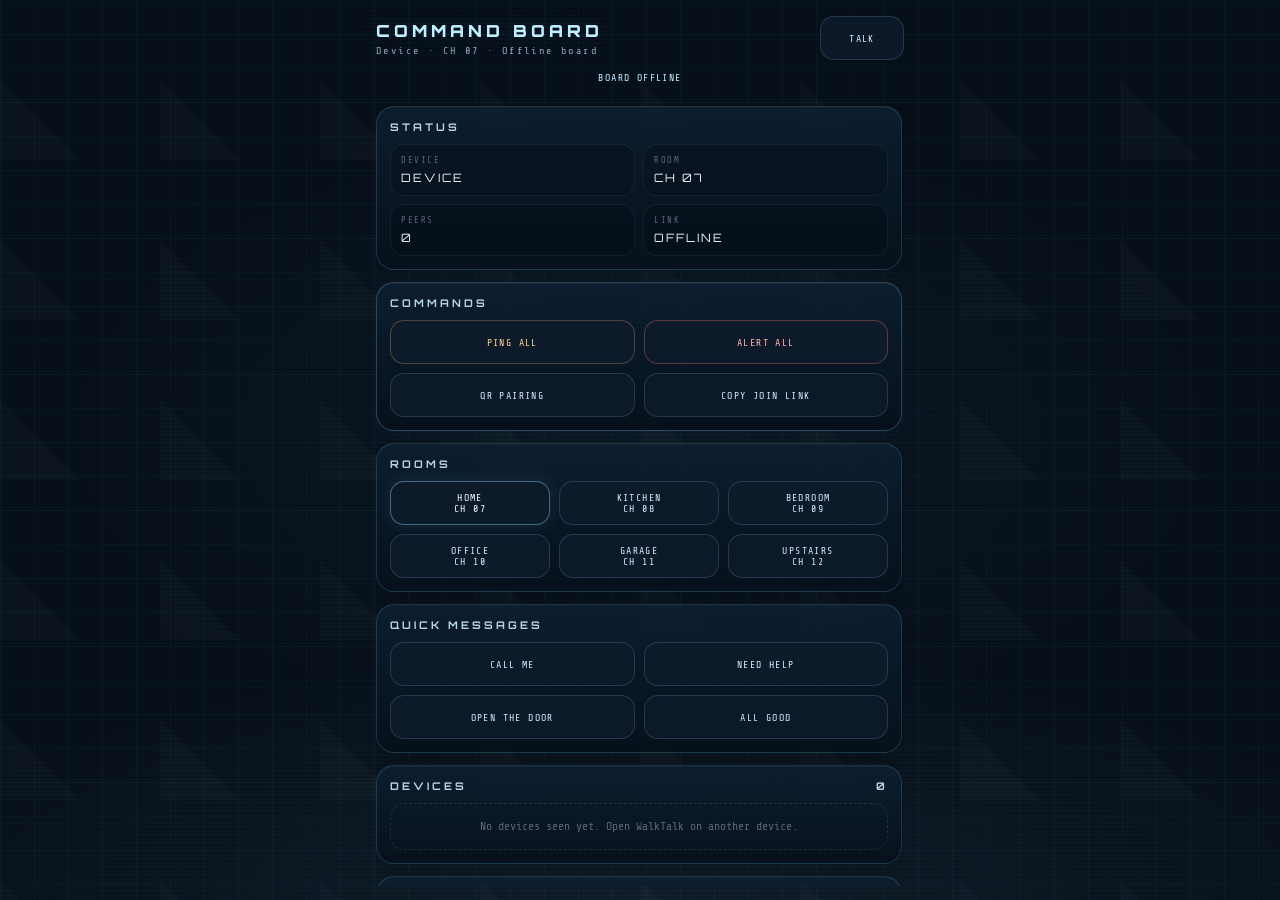
==== commit 4eb5e5fa: "Add files via upload" ====
--- a/control.html
+++ b/control.html
@@ -4,13 +4,13 @@
     <meta charset="UTF-8">
     <meta name="viewport" content="width=device-width, initial-scale=1.0, maximum-scale=1.0, user-scalable=no, viewport-fit=cover">
     <meta name="theme-color" content="#07111c">
-    <meta name="description" content="WalkTalk Command Board and activity inbox.">
+    <meta name="description" content="WalkTalk v4.0 Arctic Command Board.">
     <meta name="apple-mobile-web-app-capable" content="yes">
     <meta name="apple-mobile-web-app-status-bar-style" content="black-translucent">
     <meta name="apple-mobile-web-app-title" content="WalkTalk">
     <link rel="manifest" href="manifest.json">
     <link rel="apple-touch-icon" href="icons/icon-192.png">
-    <title>WalkTalk v3.1 Clean Command Board</title>
+    <title>WalkTalk v4.0 Arctic Command Board</title>
     <link rel="preconnect" href="https://fonts.googleapis.com">
     <link rel="preconnect" href="https://fonts.gstatic.com" crossorigin>
     <link href="https://fonts.googleapis.com/css2?family=Orbitron:wght@400;700;900&family=Share+Tech+Mono&display=swap" rel="stylesheet">
@@ -22,25 +22,34 @@
 <div class="scanlines"></div>
 
 <div class="control-shell">
-    <div class="control-header">
-        <div>
-            <div class="control-kicker">WALKTALK v3.1 · CLEAN COMMAND</div>
-            <div class="control-title">ARCTIC COMMAND</div>
+    <div class="control-header compact-board-header">
+        <div class="control-heading">
+            <div class="control-title">COMMAND BOARD</div>
             <div class="control-subtitle" id="board-subtitle">Loading local control center…</div>
         </div>
-        <a class="board-btn" href="index.html" id="open-talk-link">TALK</a>
+        <a class="board-btn board-talk-link" href="index.html" id="open-talk-link">TALK</a>
     </div>
 
     <div class="board-toast" id="board-toast"></div>
 
     <div class="control-scroll">
-        <section class="board-card">
+        <section class="board-card board-summary-card">
             <div class="board-card-title">STATUS</div>
-            <div class="board-status-row">
+            <div class="board-status-row board-status-row-compact">
                 <div class="stat-tile"><div class="stat-label">Device</div><div class="stat-value" id="board-device">DEVICE</div></div>
                 <div class="stat-tile"><div class="stat-label">Room</div><div class="stat-value" id="board-room">CH --</div></div>
-                <div class="stat-tile"><div class="stat-label">Peers Seen</div><div class="stat-value" id="board-peers">0</div></div>
-                <div class="stat-tile"><div class="stat-label">Mode</div><div class="stat-value" id="board-mode">BOARD</div></div>
+                <div class="stat-tile"><div class="stat-label">Peers</div><div class="stat-value" id="board-peers">0</div></div>
+                <div class="stat-tile"><div class="stat-label">Link</div><div class="stat-value" id="board-mode">READY</div></div>
+            </div>
+        </section>
+
+        <section class="board-card command-hero-card">
+            <div class="board-card-title">COMMANDS</div>
+            <div class="board-grid command-grid">
+                <button class="board-btn warning" id="ping-all-btn">Ping All</button>
+                <button class="board-btn danger" id="alert-all-btn">Alert All</button>
+                <button class="board-btn" id="show-qr-btn">QR Pairing</button>
+                <button class="board-btn" id="copy-board-link-btn" type="button">Copy Join Link</button>
             </div>
         </section>
 
@@ -49,27 +58,9 @@
             <div class="board-grid three" id="room-presets"></div>
         </section>
 
-        <section class="board-card command-hero-card">
-            <div class="board-card-title">COMMAND ACTIONS</div>
-            <div class="board-grid">
-                <button class="board-btn warning" id="ping-all-btn">Ping All</button>
-                <button class="board-btn danger" id="alert-all-btn">Alert All</button>
-                <button class="board-btn" id="refresh-board-btn">Refresh</button>
-            </div>
-        </section>
-
         <section class="board-card">
             <div class="board-card-title">QUICK MESSAGES</div>
             <div class="board-grid" id="board-status-buttons"></div>
-        </section>
-
-        <section class="board-card">
-            <div class="board-card-title">QR PAIRING</div>
-            <div class="board-qr-wrap">
-                <img id="board-qr-img" class="qr-img" alt="QR code for current room">
-                <div class="qr-link" id="board-qr-link"></div>
-                <button class="board-btn" id="copy-board-link-btn" type="button">Copy Join Link</button>
-            </div>
         </section>
 
         <section class="board-card">
@@ -84,6 +75,23 @@
     </div>
 </div>
 
+<div id="board-qr-modal" class="modal-overlay hidden">
+    <div class="modal-box v2-panel-box qr-box board-qr-modal-box">
+        <div class="panel-title-row">
+            <div>
+                <div class="modal-title">QR PAIRING</div>
+                <div class="panel-subtitle">Scan to open this channel on another device</div>
+            </div>
+            <button class="panel-close" id="close-board-qr-btn" type="button">✕</button>
+        </div>
+        <img id="board-qr-img" class="qr-img" alt="QR code for current room">
+        <div class="qr-link" id="board-qr-link"></div>
+        <div class="chat-tools-row">
+            <button class="mini-btn" id="copy-board-link-btn-modal" type="button">COPY LINK</button>
+        </div>
+    </div>
+</div>
+
 <script type="module" src="control.js"></script>
 </body>
 </html>
--- a/style.css
+++ b/style.css
@@ -1380,3 +1380,204 @@
     word-break: break-all;
     text-align: center;
 }
+
+/* ── WalkTalk v4.0: Reliable UI Fixes ───────────────────────────────────── */
+.clean-header {
+    gap: 9px;
+    margin-bottom: 8px;
+}
+.header-line-one {
+    grid-template-columns: 44px minmax(0, 1fr) auto;
+    gap: 10px;
+}
+.header-line-two {
+    grid-template-columns: minmax(0, 1fr) auto;
+    gap: 10px;
+}
+.signal-gif {
+    width: 44px;
+    min-width: 44px;
+    align-self: center;
+}
+.signal-gif .signal-bars {
+    height: 16px;
+}
+.header-device {
+    padding-inline: 10px;
+    font-size: .54rem;
+    letter-spacing: 1.2px;
+    min-height: 38px;
+}
+.header-logo {
+    justify-content: flex-end;
+    width: auto;
+    overflow: visible;
+}
+.header-logo .logo-text {
+    font-size: .72rem;
+    letter-spacing: 1.8px;
+    white-space: nowrap;
+}
+.board-header-btn,
+.alert-header-btn {
+    min-height: 38px;
+    border-radius: 14px;
+    padding-inline: 16px;
+}
+.board-header-btn {
+    justify-content: flex-start;
+}
+.alert-header-btn {
+    display: inline-flex;
+    align-items: center;
+    justify-content: center;
+    gap: 8px;
+    min-width: 112px;
+}
+.alert-inline-icon {
+    font-size: .86rem;
+    line-height: 1;
+}
+.comms-ready-line { display: none !important; }
+.comms-stack {
+    margin: 0 0 8px;
+}
+.home-event-strip {
+    margin-top: 0;
+}
+.tuner-panel {
+    padding: 11px 12px 10px;
+    gap: 7px;
+}
+.tuner-freq {
+    font-size: clamp(1.72rem, 6.2vw, 2.14rem);
+}
+.tuner-band {
+    margin-top: 2px;
+    font-size: .46rem;
+}
+.tape-wrapper {
+    height: 48px;
+}
+.ch-tick.active .tick-bar { height: 25px !important; }
+.ch-tick.heat-busy .tick-bar { height: 18px; }
+.ch-tick.major .tick-bar { height: 14px; }
+.step-btn { padding: 8px 11px; }
+.tune-btn { padding: 9px 11px; }
+.ptt-stage {
+    width: clamp(168px, 30svh, 226px);
+    height: clamp(168px, 30svh, 226px);
+}
+#ptt-button {
+    width: clamp(110px, 19svh, 144px);
+    height: clamp(110px, 19svh, 144px);
+}
+.control-kicker { display: none !important; }
+.compact-board-header {
+    align-items: center;
+    gap: 10px;
+}
+.control-heading {
+    min-width: 0;
+}
+.control-title {
+    font-size: 1.04rem;
+    letter-spacing: 4px;
+}
+.control-subtitle {
+    color: #8fa8bf;
+    margin-top: 4px;
+}
+.board-talk-link {
+    min-width: 84px;
+}
+.board-status-row-compact {
+    grid-template-columns: repeat(2, minmax(0, 1fr));
+}
+.command-grid {
+    grid-template-columns: repeat(2, minmax(0, 1fr));
+}
+.board-card {
+    padding: 13px;
+}
+.board-card-title {
+    color: #b7d3ea;
+}
+.board-btn {
+    color: #d5e8f7;
+    border-color: rgba(154, 198, 230, 0.18);
+    background: rgba(14, 28, 44, 0.82);
+}
+.board-btn:hover,
+.board-btn:active,
+.board-btn.selected {
+    border-color: rgba(143,217,255,0.42);
+    color: #eff9ff;
+    box-shadow: 0 0 18px rgba(143,217,255,0.10);
+}
+.board-btn.warning {
+    color: #ffd08f;
+    border-color: rgba(255,180,90,0.28);
+}
+.board-btn.danger {
+    color: #ffb1b1;
+    border-color: rgba(255,119,119,0.32);
+}
+.board-qr-modal-box {
+    display: grid;
+    gap: 12px;
+}
+.board-qr-modal-box .qr-img {
+    max-width: 200px;
+    width: min(200px, 62vw);
+    justify-self: center;
+}
+.board-qr-modal-box .qr-link {
+    text-align: center;
+    word-break: break-all;
+}
+@media (max-width: 430px) {
+    .header-line-one {
+        grid-template-columns: 40px minmax(0, 1fr) auto;
+        gap: 8px;
+    }
+    .header-device {
+        font-size: .48rem;
+        letter-spacing: 1px;
+        min-height: 36px;
+    }
+    .header-logo .logo-text {
+        font-size: .60rem;
+        letter-spacing: 1.2px;
+    }
+    .alert-header-btn {
+        min-width: 100px;
+        padding-inline: 14px;
+    }
+    .alert-header-btn span:last-child {
+        font-size: .54rem;
+        letter-spacing: 1.2px;
+    }
+    .tuner-panel {
+        padding: 10px 10px 9px;
+        gap: 6px;
+    }
+    .tape-wrapper {
+        height: 44px;
+    }
+    .ptt-stage {
+        width: clamp(160px, 28svh, 214px);
+        height: clamp(160px, 28svh, 214px);
+    }
+    #ptt-button {
+        width: clamp(104px, 18svh, 136px);
+        height: clamp(104px, 18svh, 136px);
+    }
+    .control-title {
+        font-size: .94rem;
+        letter-spacing: 3px;
+    }
+    .board-card {
+        padding: 12px;
+    }
+}
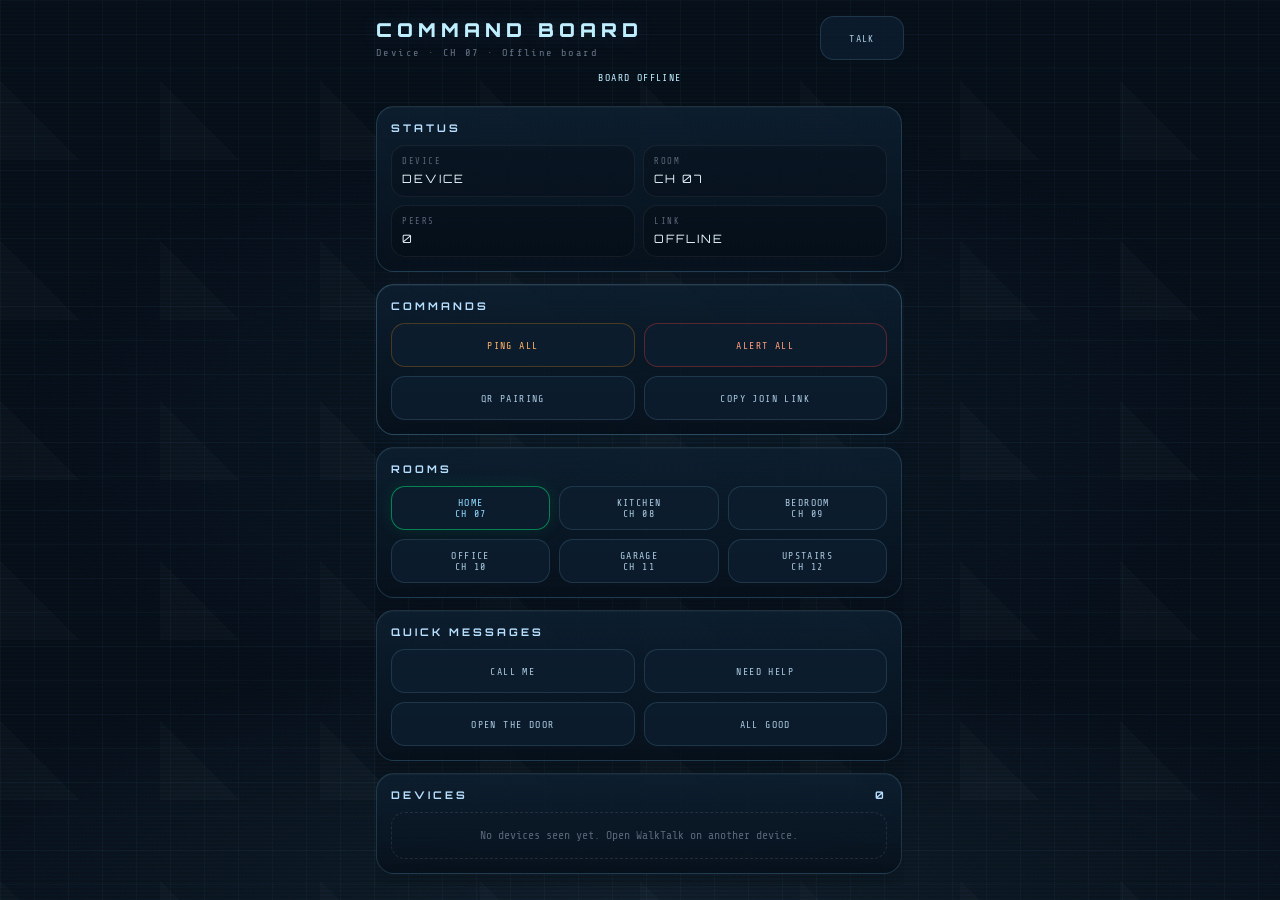
==== commit 8376ba4e: "Add files via upload" ====
--- a/control.html
+++ b/control.html
@@ -4,13 +4,13 @@
     <meta charset="UTF-8">
     <meta name="viewport" content="width=device-width, initial-scale=1.0, maximum-scale=1.0, user-scalable=no, viewport-fit=cover">
     <meta name="theme-color" content="#07111c">
-    <meta name="description" content="WalkTalk v4.0 Arctic Command Board.">
+    <meta name="description" content="WalkTalk Final v4.0 Board.">
     <meta name="apple-mobile-web-app-capable" content="yes">
     <meta name="apple-mobile-web-app-status-bar-style" content="black-translucent">
     <meta name="apple-mobile-web-app-title" content="WalkTalk">
     <link rel="manifest" href="manifest.json">
     <link rel="apple-touch-icon" href="icons/icon-192.png">
-    <title>WalkTalk v4.0 Arctic Command Board</title>
+    <title>WalkTalk Final v4.0 Board</title>
     <link rel="preconnect" href="https://fonts.googleapis.com">
     <link rel="preconnect" href="https://fonts.gstatic.com" crossorigin>
     <link href="https://fonts.googleapis.com/css2?family=Orbitron:wght@400;700;900&family=Share+Tech+Mono&display=swap" rel="stylesheet">
--- a/style.css
+++ b/style.css
@@ -1381,203 +1381,99 @@
     text-align: center;
 }
 
-/* ── WalkTalk v4.0: Reliable UI Fixes ───────────────────────────────────── */
-.clean-header {
-    gap: 9px;
-    margin-bottom: 8px;
-}
-.header-line-one {
-    grid-template-columns: 44px minmax(0, 1fr) auto;
-    gap: 10px;
-}
-.header-line-two {
-    grid-template-columns: minmax(0, 1fr) auto;
-    gap: 10px;
-}
-.signal-gif {
-    width: 44px;
-    min-width: 44px;
-    align-self: center;
-}
-.signal-gif .signal-bars {
-    height: 16px;
-}
-.header-device {
-    padding-inline: 10px;
-    font-size: .54rem;
-    letter-spacing: 1.2px;
-    min-height: 38px;
-}
+
+/* ── WalkTalk Final v4.0 stable patch: v3.1 home layout + v4 buttons ────── */
+.comms-ready-line {
+    display: none !important;
+}
+
+.alert-header-btn {
+    display: inline-flex !important;
+    align-items: center !important;
+    justify-content: center !important;
+    gap: 8px !important;
+    color: #ffb1b1 !important;
+}
+
+.alert-inline-icon {
+    font-size: .82rem;
+    line-height: 1;
+}
+
+.alert-header-btn span:last-child {
+    font-family: var(--font-display);
+    letter-spacing: 1.6px;
+    font-size: .58rem;
+}
+
 .header-logo {
-    justify-content: flex-end;
-    width: auto;
-    overflow: visible;
-}
+    overflow: hidden;
+}
+
 .header-logo .logo-text {
-    font-size: .72rem;
-    letter-spacing: 1.8px;
+    max-width: 100%;
+    overflow: hidden;
     white-space: nowrap;
 }
-.board-header-btn,
-.alert-header-btn {
-    min-height: 38px;
-    border-radius: 14px;
-    padding-inline: 16px;
-}
-.board-header-btn {
-    justify-content: flex-start;
-}
-.alert-header-btn {
-    display: inline-flex;
-    align-items: center;
-    justify-content: center;
-    gap: 8px;
-    min-width: 112px;
-}
-.alert-inline-icon {
-    font-size: .86rem;
-    line-height: 1;
-}
-.comms-ready-line { display: none !important; }
+
+/* Keep v3.1 single-column mobile behavior. No experimental v4 home overrides. */
+.tuner-panel,
+.ptt-area,
+.clean-header,
 .comms-stack {
-    margin: 0 0 8px;
-}
-.home-event-strip {
-    margin-top: 0;
-}
-.tuner-panel {
-    padding: 11px 12px 10px;
-    gap: 7px;
-}
-.tuner-freq {
-    font-size: clamp(1.72rem, 6.2vw, 2.14rem);
-}
-.tuner-band {
-    margin-top: 2px;
-    font-size: .46rem;
-}
-.tape-wrapper {
-    height: 48px;
-}
-.ch-tick.active .tick-bar { height: 25px !important; }
-.ch-tick.heat-busy .tick-bar { height: 18px; }
-.ch-tick.major .tick-bar { height: 14px; }
-.step-btn { padding: 8px 11px; }
-.tune-btn { padding: 9px 11px; }
-.ptt-stage {
-    width: clamp(168px, 30svh, 226px);
-    height: clamp(168px, 30svh, 226px);
-}
-#ptt-button {
-    width: clamp(110px, 19svh, 144px);
-    height: clamp(110px, 19svh, 144px);
-}
-.control-kicker { display: none !important; }
-.compact-board-header {
-    align-items: center;
-    gap: 10px;
-}
-.control-heading {
-    min-width: 0;
-}
-.control-title {
-    font-size: 1.04rem;
-    letter-spacing: 4px;
-}
-.control-subtitle {
-    color: #8fa8bf;
-    margin-top: 4px;
-}
-.board-talk-link {
-    min-width: 84px;
-}
-.board-status-row-compact {
-    grid-template-columns: repeat(2, minmax(0, 1fr));
-}
-.command-grid {
-    grid-template-columns: repeat(2, minmax(0, 1fr));
-}
-.board-card {
-    padding: 13px;
-}
-.board-card-title {
-    color: #b7d3ea;
-}
-.board-btn {
-    color: #d5e8f7;
-    border-color: rgba(154, 198, 230, 0.18);
-    background: rgba(14, 28, 44, 0.82);
-}
-.board-btn:hover,
-.board-btn:active,
-.board-btn.selected {
-    border-color: rgba(143,217,255,0.42);
-    color: #eff9ff;
-    box-shadow: 0 0 18px rgba(143,217,255,0.10);
-}
-.board-btn.warning {
-    color: #ffd08f;
-    border-color: rgba(255,180,90,0.28);
-}
-.board-btn.danger {
-    color: #ffb1b1;
-    border-color: rgba(255,119,119,0.32);
-}
+    align-self: stretch;
+    max-width: 100%;
+}
+
+/* Board QR stays modal-driven when v4 board markup is present. */
 .board-qr-modal-box {
     display: grid;
     gap: 12px;
 }
+
 .board-qr-modal-box .qr-img {
     max-width: 200px;
     width: min(200px, 62vw);
     justify-self: center;
 }
+
 .board-qr-modal-box .qr-link {
     text-align: center;
     word-break: break-all;
 }
+
+.compact-board-header {
+    align-items: center;
+}
+
+.control-kicker:empty {
+    display: none !important;
+}
+
+.board-talk-link {
+    min-width: 84px;
+}
+
+.command-grid {
+    grid-template-columns: repeat(2, minmax(0, 1fr));
+}
+
 @media (max-width: 430px) {
-    .header-line-one {
-        grid-template-columns: 40px minmax(0, 1fr) auto;
-        gap: 8px;
-    }
-    .header-device {
-        font-size: .48rem;
-        letter-spacing: 1px;
-        min-height: 36px;
-    }
+    .alert-header-btn {
+        padding-inline: 12px !important;
+    }
+
+    .alert-header-btn span:last-child {
+        font-size: .52rem;
+        letter-spacing: 1.2px;
+    }
+
+    .alert-inline-icon {
+        font-size: .72rem;
+    }
+
     .header-logo .logo-text {
-        font-size: .60rem;
-        letter-spacing: 1.2px;
-    }
-    .alert-header-btn {
-        min-width: 100px;
-        padding-inline: 14px;
-    }
-    .alert-header-btn span:last-child {
-        font-size: .54rem;
-        letter-spacing: 1.2px;
-    }
-    .tuner-panel {
-        padding: 10px 10px 9px;
-        gap: 6px;
-    }
-    .tape-wrapper {
-        height: 44px;
-    }
-    .ptt-stage {
-        width: clamp(160px, 28svh, 214px);
-        height: clamp(160px, 28svh, 214px);
-    }
-    #ptt-button {
-        width: clamp(104px, 18svh, 136px);
-        height: clamp(104px, 18svh, 136px);
-    }
-    .control-title {
-        font-size: .94rem;
-        letter-spacing: 3px;
-    }
-    .board-card {
-        padding: 12px;
-    }
-}
+        font-size: .58rem !important;
+        letter-spacing: .9px !important;
+    }
+}
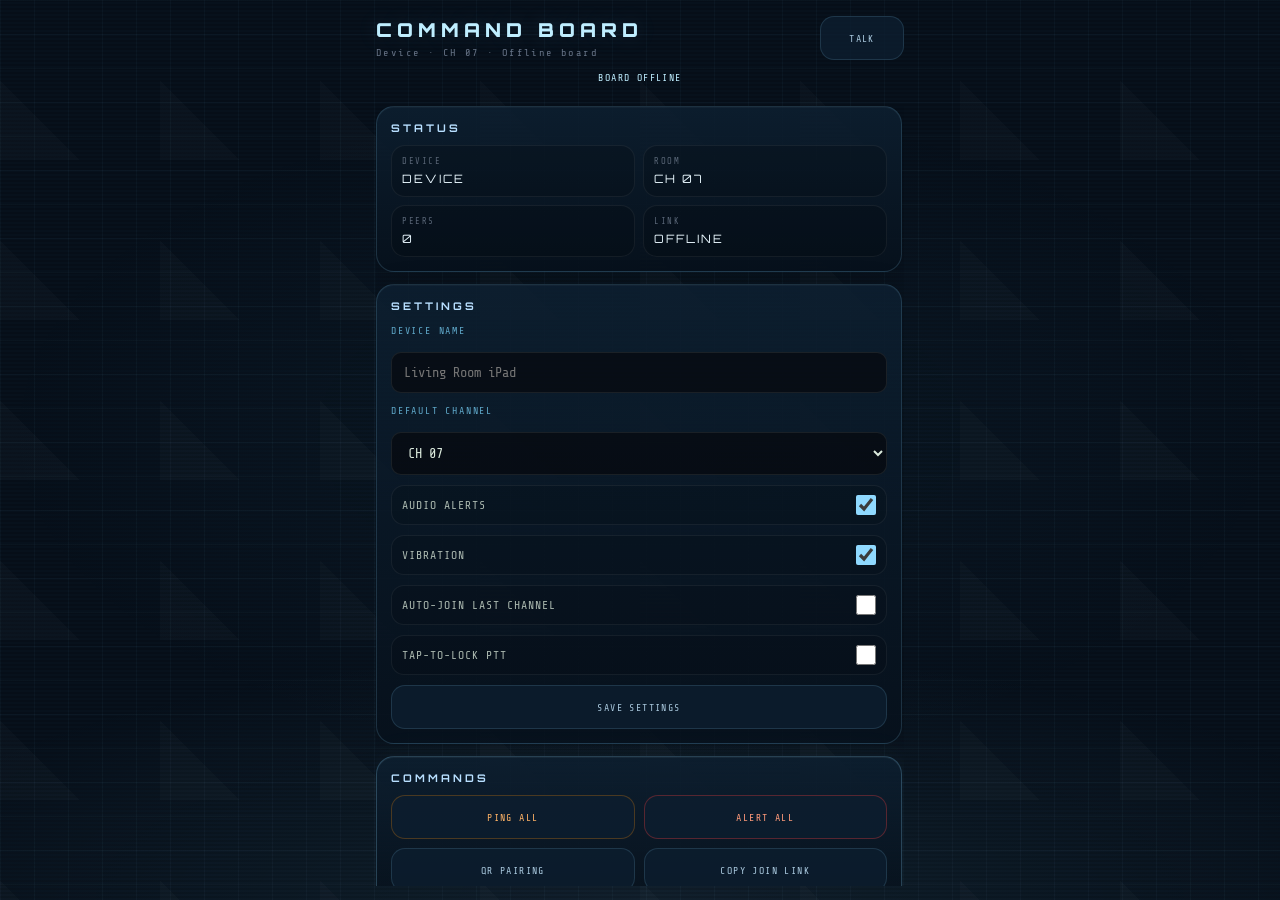
==== commit 687583fe: "Add files via upload" ====
--- a/control.html
+++ b/control.html
@@ -10,7 +10,7 @@
     <meta name="apple-mobile-web-app-title" content="WalkTalk">
     <link rel="manifest" href="manifest.json">
     <link rel="apple-touch-icon" href="icons/icon-192.png">
-    <title>WalkTalk Final v4.0 Board</title>
+    <title>WalkTalk Final v4.0 Board + Settings</title>
     <link rel="preconnect" href="https://fonts.googleapis.com">
     <link rel="preconnect" href="https://fonts.gstatic.com" crossorigin>
     <link href="https://fonts.googleapis.com/css2?family=Orbitron:wght@400;700;900&family=Share+Tech+Mono&display=swap" rel="stylesheet">
@@ -40,6 +40,39 @@
                 <div class="stat-tile"><div class="stat-label">Room</div><div class="stat-value" id="board-room">CH --</div></div>
                 <div class="stat-tile"><div class="stat-label">Peers</div><div class="stat-value" id="board-peers">0</div></div>
                 <div class="stat-tile"><div class="stat-label">Link</div><div class="stat-value" id="board-mode">READY</div></div>
+            </div>
+        </section>
+
+        <section class="board-card board-settings-card" id="board-settings-card">
+            <div class="board-card-title">SETTINGS</div>
+            <div class="board-settings-grid">
+                <label class="setting-label board-setting-label">Device name</label>
+                <input class="setting-input board-setting-input" id="board-device-name-input" maxlength="28" placeholder="Living Room iPad">
+
+                <label class="setting-label board-setting-label">Default channel</label>
+                <select class="setting-input board-setting-input" id="board-default-channel-select"></select>
+
+                <div class="setting-toggle-row board-toggle-row">
+                    <span>Audio alerts</span>
+                    <input type="checkbox" id="board-audio-alerts-toggle">
+                </div>
+
+                <div class="setting-toggle-row board-toggle-row">
+                    <span>Vibration</span>
+                    <input type="checkbox" id="board-vibration-toggle">
+                </div>
+
+                <div class="setting-toggle-row board-toggle-row">
+                    <span>Auto-join last channel</span>
+                    <input type="checkbox" id="board-auto-join-toggle">
+                </div>
+
+                <div class="setting-toggle-row board-toggle-row">
+                    <span>Tap-to-lock PTT</span>
+                    <input type="checkbox" id="board-tap-lock-toggle">
+                </div>
+
+                <button class="board-btn" id="board-save-settings-btn" type="button">Save Settings</button>
             </div>
         </section>
 
--- a/style.css
+++ b/style.css
@@ -1477,3 +1477,61 @@
         letter-spacing: .9px !important;
     }
 }
+
+
+/* ── WalkTalk Final v4.0 Settings-on-Board Patch ───────────────────────── */
+.home-actions {
+    grid-template-columns: repeat(4, minmax(0, 1fr)) !important;
+    max-width: 390px !important;
+}
+
+.home-actions .status-pill {
+    font-size: .48rem;
+    letter-spacing: 1.2px;
+    padding-inline: 5px;
+}
+
+.action-mode {
+    color: #b8dfff !important;
+    border-color: rgba(143,217,255,.30) !important;
+}
+
+.board-settings-card {
+    scroll-margin-top: 16px;
+}
+
+.board-settings-grid {
+    display: grid;
+    gap: 10px;
+}
+
+.board-setting-label {
+    margin-top: 2px;
+}
+
+.board-setting-input {
+    width: 100%;
+    box-sizing: border-box;
+}
+
+.board-toggle-row {
+    margin: 0;
+    min-height: 40px;
+    background: rgba(0,0,0,.12);
+    border: 1px solid rgba(255,255,255,.06);
+    border-radius: 13px;
+    padding: 9px 10px;
+}
+
+@media (max-width: 430px) {
+    .home-actions {
+        max-width: 340px !important;
+        gap: 7px !important;
+    }
+    .home-actions .status-pill {
+        min-height: 37px !important;
+        font-size: .42rem !important;
+        letter-spacing: .8px !important;
+        padding-inline: 3px !important;
+    }
+}
